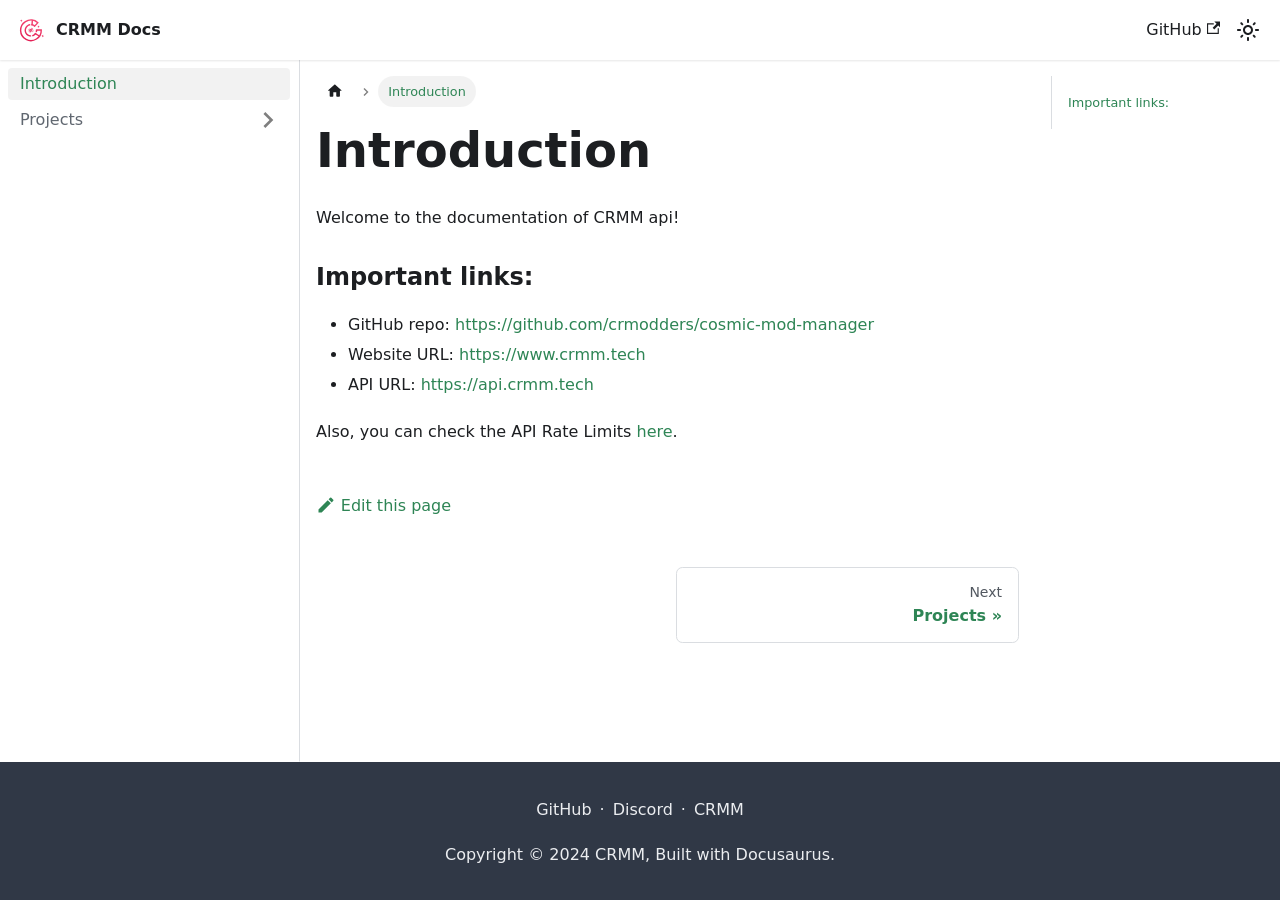
==== index.html @ 3b5381e7 "Deploy website - based on bc01c108505fca4ce52c3094972cdfcd2e91cb62" ====
<!doctype html>
<html lang="en" dir="ltr" class="docs-wrapper plugin-docs plugin-id-default docs-version-current docs-doc-page docs-doc-id-introduction" data-has-hydrated="false">
<head>
<meta charset="UTF-8">
<meta name="generator" content="Docusaurus v3.5.2">
<title data-rh="true">Introduction | CRMM Docs</title><meta data-rh="true" name="viewport" content="width=device-width,initial-scale=1"><meta data-rh="true" name="twitter:card" content="summary_large_image"><meta data-rh="true" property="og:url" content="https://docs.crmm.tech/"><meta data-rh="true" property="og:locale" content="en"><meta data-rh="true" name="docusaurus_locale" content="en"><meta data-rh="true" name="docsearch:language" content="en"><meta data-rh="true" name="docusaurus_version" content="current"><meta data-rh="true" name="docusaurus_tag" content="docs-default-current"><meta data-rh="true" name="docsearch:version" content="current"><meta data-rh="true" name="docsearch:docusaurus_tag" content="docs-default-current"><meta data-rh="true" property="og:title" content="Introduction | CRMM Docs"><meta data-rh="true" name="description" content="Welcome to the documentation of CRMM api!"><meta data-rh="true" property="og:description" content="Welcome to the documentation of CRMM api!"><link data-rh="true" rel="icon" href="/images/icon.svg"><link data-rh="true" rel="canonical" href="https://docs.crmm.tech/"><link data-rh="true" rel="alternate" href="https://docs.crmm.tech/" hreflang="en"><link data-rh="true" rel="alternate" href="https://docs.crmm.tech/" hreflang="x-default"><script data-rh="true">function insertBanner(){var n=document.createElement("div");n.id="__docusaurus-base-url-issue-banner-container";n.innerHTML='\n<div id="__docusaurus-base-url-issue-banner" style="border: thick solid red; background-color: rgb(255, 230, 179); margin: 20px; padding: 20px; font-size: 20px;">\n   <p style="font-weight: bold; font-size: 30px;">Your Docusaurus site did not load properly.</p>\n   <p>A very common reason is a wrong site <a href="https://docusaurus.io/docs/docusaurus.config.js/#baseUrl" style="font-weight: bold;">baseUrl configuration</a>.</p>\n   <p>Current configured baseUrl = <span style="font-weight: bold; color: red;">/</span>  (default value)</p>\n   <p>We suggest trying baseUrl = <span id="__docusaurus-base-url-issue-banner-suggestion-container" style="font-weight: bold; color: green;"></span></p>\n</div>\n',document.body.prepend(n);var e=document.getElementById("__docusaurus-base-url-issue-banner-suggestion-container"),s=window.location.pathname,o="/"===s.substr(-1)?s:s+"/";e.innerHTML=o}document.addEventListener("DOMContentLoaded",(function(){void 0===window.docusaurus&&insertBanner()}))</script><link rel="stylesheet" href="/assets/css/styles.cc80277d.css">
<script src="/assets/js/runtime~main.b15792a5.js" defer="defer"></script>
<script src="/assets/js/main.8fb1d7ea.js" defer="defer"></script>
</head>
<body class="navigation-with-keyboard">
<script>!function(){function t(t){document.documentElement.setAttribute("data-theme",t)}var e=function(){try{return new URLSearchParams(window.location.search).get("docusaurus-theme")}catch(t){}}()||function(){try{return window.localStorage.getItem("theme")}catch(t){}}();t(null!==e?e:"light")}(),function(){try{const n=new URLSearchParams(window.location.search).entries();for(var[t,e]of n)if(t.startsWith("docusaurus-data-")){var a=t.replace("docusaurus-data-","data-");document.documentElement.setAttribute(a,e)}}catch(t){}}()</script><div id="__docusaurus"><div role="region" aria-label="Skip to main content"><a class="skipToContent_G6ar" href="#__docusaurus_skipToContent_fallback">Skip to main content</a></div><nav aria-label="Main" class="navbar navbar--fixed-top navbarHideable_bChn"><div class="navbar__inner"><div class="navbar__items"><button aria-label="Toggle navigation bar" aria-expanded="false" class="navbar__toggle clean-btn" type="button"><svg width="30" height="30" viewBox="0 0 30 30" aria-hidden="true"><path stroke="currentColor" stroke-linecap="round" stroke-miterlimit="10" stroke-width="2" d="M4 7h22M4 15h22M4 23h22"></path></svg></button><a class="navbar__brand" href="/"><div class="navbar__logo"><img src="/images/icon.svg" alt="CRMM" class="themedComponent_DHUr themedComponent--light_DIHH"><img src="/images/icon.svg" alt="CRMM" class="themedComponent_DHUr themedComponent--dark_Bv2M"></div><b class="navbar__title text--truncate">CRMM Docs</b></a></div><div class="navbar__items navbar__items--right"><a href="https://github.com/crmodders/cosmic-mod-manager" target="_blank" rel="noopener noreferrer" class="navbar__item navbar__link">GitHub<svg width="13.5" height="13.5" aria-hidden="true" viewBox="0 0 24 24" class="iconExternalLink_awgD"><path fill="currentColor" d="M21 13v10h-21v-19h12v2h-10v15h17v-8h2zm3-12h-10.988l4.035 4-6.977 7.07 2.828 2.828 6.977-7.07 4.125 4.172v-11z"></path></svg></a><div class="toggle_OLSw colorModeToggle_Hg9V"><button class="clean-btn toggleButton_wYmb toggleButtonDisabled_vaDU" type="button" disabled="" title="Switch between dark and light mode (currently light mode)" aria-label="Switch between dark and light mode (currently light mode)" aria-live="polite"><svg viewBox="0 0 24 24" width="24" height="24" class="lightToggleIcon_Sxwe"><path fill="currentColor" d="M12,9c1.65,0,3,1.35,3,3s-1.35,3-3,3s-3-1.35-3-3S10.35,9,12,9 M12,7c-2.76,0-5,2.24-5,5s2.24,5,5,5s5-2.24,5-5 S14.76,7,12,7L12,7z M2,13l2,0c0.55,0,1-0.45,1-1s-0.45-1-1-1l-2,0c-0.55,0-1,0.45-1,1S1.45,13,2,13z M20,13l2,0c0.55,0,1-0.45,1-1 s-0.45-1-1-1l-2,0c-0.55,0-1,0.45-1,1S19.45,13,20,13z M11,2v2c0,0.55,0.45,1,1,1s1-0.45,1-1V2c0-0.55-0.45-1-1-1S11,1.45,11,2z M11,20v2c0,0.55,0.45,1,1,1s1-0.45,1-1v-2c0-0.55-0.45-1-1-1C11.45,19,11,19.45,11,20z M5.99,4.58c-0.39-0.39-1.03-0.39-1.41,0 c-0.39,0.39-0.39,1.03,0,1.41l1.06,1.06c0.39,0.39,1.03,0.39,1.41,0s0.39-1.03,0-1.41L5.99,4.58z M18.36,16.95 c-0.39-0.39-1.03-0.39-1.41,0c-0.39,0.39-0.39,1.03,0,1.41l1.06,1.06c0.39,0.39,1.03,0.39,1.41,0c0.39-0.39,0.39-1.03,0-1.41 L18.36,16.95z M19.42,5.99c0.39-0.39,0.39-1.03,0-1.41c-0.39-0.39-1.03-0.39-1.41,0l-1.06,1.06c-0.39,0.39-0.39,1.03,0,1.41 s1.03,0.39,1.41,0L19.42,5.99z M7.05,18.36c0.39-0.39,0.39-1.03,0-1.41c-0.39-0.39-1.03-0.39-1.41,0l-1.06,1.06 c-0.39,0.39-0.39,1.03,0,1.41s1.03,0.39,1.41,0L7.05,18.36z"></path></svg><svg viewBox="0 0 24 24" width="24" height="24" class="darkToggleIcon_Yem1"><path fill="currentColor" d="M9.37,5.51C9.19,6.15,9.1,6.82,9.1,7.5c0,4.08,3.32,7.4,7.4,7.4c0.68,0,1.35-0.09,1.99-0.27C17.45,17.19,14.93,19,12,19 c-3.86,0-7-3.14-7-7C5,9.07,6.81,6.55,9.37,5.51z M12,3c-4.97,0-9,4.03-9,9s4.03,9,9,9s9-4.03,9-9c0-0.46-0.04-0.92-0.1-1.36 c-0.98,1.37-2.58,2.26-4.4,2.26c-2.98,0-5.4-2.42-5.4-5.4c0-1.81,0.89-3.42,2.26-4.4C12.92,3.04,12.46,3,12,3L12,3z"></path></svg></button></div><div class="navbarSearchContainer_bmvg"></div></div></div><div role="presentation" class="navbar-sidebar__backdrop"></div></nav><div id="__docusaurus_skipToContent_fallback" class="main-wrapper mainWrapper_UyTV"><div class="docsWrapper_XLvK"><button aria-label="Scroll back to top" class="clean-btn theme-back-to-top-button backToTopButton_z1FD" type="button"></button><div class="docRoot_HciC"><aside class="theme-doc-sidebar-container docSidebarContainer_e5ai"><div class="sidebarViewport_N8x0"><div class="sidebar_vJCc sidebarWithHideableNavbar_Fo4g"><a tabindex="-1" class="sidebarLogo_nlll" href="/"><img src="/images/icon.svg" alt="CRMM" class="themedComponent_DHUr themedComponent--light_DIHH"><img src="/images/icon.svg" alt="CRMM" class="themedComponent_DHUr themedComponent--dark_Bv2M"><b>CRMM Docs</b></a><nav aria-label="Docs sidebar" class="menu thin-scrollbar menu_qiME"><ul class="theme-doc-sidebar-menu menu__list"><li class="theme-doc-sidebar-item-link theme-doc-sidebar-item-link-level-1 menu__list-item"><a class="menu__link menu__link--active" aria-current="page" href="/">Introduction</a></li><li class="theme-doc-sidebar-item-category theme-doc-sidebar-item-category-level-1 menu__list-item menu__list-item--collapsed"><div class="menu__list-item-collapsible"><a class="menu__link menu__link--sublist" href="/category/projects">Projects</a><button aria-label="Expand sidebar category &#x27;Projects&#x27;" aria-expanded="false" type="button" class="clean-btn menu__caret"></button></div></li></ul></nav></div></div></aside><main class="docMainContainer_namt"><div class="container padding-top--md padding-bottom--lg"><div class="row"><div class="col docItemCol_YAwJ"><div class="docItemContainer_Rv5Z"><article><nav class="theme-doc-breadcrumbs breadcrumbsContainer_zCmv" aria-label="Breadcrumbs"><ul class="breadcrumbs" itemscope="" itemtype="https://schema.org/BreadcrumbList"><li class="breadcrumbs__item"><a aria-label="Home page" class="breadcrumbs__link" href="/"><svg viewBox="0 0 24 24" class="breadcrumbHomeIcon_JFrk"><path d="M10 19v-5h4v5c0 .55.45 1 1 1h3c.55 0 1-.45 1-1v-7h1.7c.46 0 .68-.57.33-.87L12.67 3.6c-.38-.34-.96-.34-1.34 0l-8.36 7.53c-.34.3-.13.87.33.87H5v7c0 .55.45 1 1 1h3c.55 0 1-.45 1-1z" fill="currentColor"></path></svg></a></li><li itemscope="" itemprop="itemListElement" itemtype="https://schema.org/ListItem" class="breadcrumbs__item breadcrumbs__item--active"><span class="breadcrumbs__link" itemprop="name">Introduction</span><meta itemprop="position" content="1"></li></ul></nav><div class="tocCollapsible_O_Qc theme-doc-toc-mobile tocMobile_tjDr"><button type="button" class="clean-btn tocCollapsibleButton_htYj">On this page</button></div><div class="theme-doc-markdown markdown"><header><h1>Introduction</h1></header>
<p>Welcome to the documentation of CRMM api!</p>
<h3 class="anchor anchorWithHideOnScrollNavbar_Yh18" id="important-links">Important links:<a href="#important-links" class="hash-link" aria-label="Direct link to Important links:" title="Direct link to Important links:">​</a></h3>
<ul>
<li>GitHub repo: <a href="https://github.com/crmodders/cosmic-mod-manager" target="_blank" rel="noopener noreferrer">https://github.com/crmodders/cosmic-mod-manager</a></li>
<li>Website URL: <a href="https://www.crmm.tech" target="_blank" rel="noopener noreferrer">https://www.crmm.tech</a></li>
<li>API URL: <a href="https://api.crmm.tech" target="_blank" rel="noopener noreferrer">https://api.crmm.tech</a></li>
</ul>
<p>Also, you can check the API Rate Limits <a href="https://github.com/CRModders/cosmic-mod-manager/blob/bc01c108505fca4ce52c3094972cdfcd2e91cb62/packages/backend/src/middleware/rate-limiter.ts#L171" target="_blank" rel="noopener noreferrer">here</a>.</p></div><footer class="theme-doc-footer docusaurus-mt-lg"><div class="row margin-top--sm theme-doc-footer-edit-meta-row"><div class="col"><a href="https://github.com/CRModders/cosmic-mod-manager/tree/main/packages/docs/docs/introduction.md" target="_blank" rel="noopener noreferrer" class="theme-edit-this-page"><svg fill="currentColor" height="20" width="20" viewBox="0 0 40 40" class="iconEdit_UohW" aria-hidden="true"><g><path d="m34.5 11.7l-3 3.1-6.3-6.3 3.1-3q0.5-0.5 1.2-0.5t1.1 0.5l3.9 3.9q0.5 0.4 0.5 1.1t-0.5 1.2z m-29.5 17.1l18.4-18.5 6.3 6.3-18.4 18.4h-6.3v-6.2z"></path></g></svg>Edit this page</a></div><div class="col lastUpdated_g62E"></div></div></footer></article><nav class="pagination-nav docusaurus-mt-lg" aria-label="Docs pages"><a class="pagination-nav__link pagination-nav__link--next" href="/category/projects"><div class="pagination-nav__sublabel">Next</div><div class="pagination-nav__label">Projects</div></a></nav></div></div><div class="col col--3"><div class="tableOfContents_TN1Q thin-scrollbar theme-doc-toc-desktop"><ul class="table-of-contents table-of-contents__left-border"><li><a href="#important-links" class="table-of-contents__link toc-highlight">Important links:</a></li></ul></div></div></div></div></main></div></div></div><footer class="footer footer--dark"><div class="container container-fluid"><div class="footer__links text--center"><div class="footer__links"><a href="https://github.com/crmodders/cosmic-mod-manager" target="_blank" rel="noopener noreferrer" class="footer__link-item">GitHub</a><span class="footer__link-separator">·</span><a href="https://discord.gg/T2pFVHmFpH" target="_blank" rel="noopener noreferrer" class="footer__link-item">Discord</a><span class="footer__link-separator">·</span><a href="https://crmm.tech" target="_blank" rel="noopener noreferrer" class="footer__link-item">CRMM</a></div></div><div class="footer__bottom text--center"><div class="footer__copyright">Copyright © 2024 CRMM, Built with Docusaurus.</div></div></div></footer></div>
</body>
</html>
---- assets/css/styles.cc80277d.css ----
.col,.container{padding:0 var(--ifm-spacing-horizontal);width:100%}.markdown>h2,.markdown>h3,.markdown>h4,.markdown>h5,.markdown>h6{margin-bottom:calc(var(--ifm-heading-vertical-rhythm-bottom)*var(--ifm-leading))}.markdown li,body{word-wrap:break-word}body,ol ol,ol ul,ul ol,ul ul{margin:0}pre,table{overflow:auto}blockquote,pre{margin:0 0 var(--ifm-spacing-vertical)}.breadcrumbs__link,.button{transition-timing-function:var(--ifm-transition-timing-default)}.button,code{vertical-align:middle}.button--outline.button--active,.button--outline:active,.button--outline:hover,:root{--ifm-button-color:var(--ifm-font-color-base-inverse)}.menu__link:hover,a{transition:color var(--ifm-transition-fast) var(--ifm-transition-timing-default)}.navbar--dark,:root{--ifm-navbar-link-hover-color:var(--ifm-color-primary)}.menu,.navbar-sidebar{overflow-x:hidden}:root,html[data-theme=dark]{--ifm-color-emphasis-500:var(--ifm-color-gray-500)}.toggleButton_wYmb,html{-webkit-tap-highlight-color:transparent}.clean-list,.containsTaskList__YnT,.details_B4FW>summary,.dropdown__menu,.menu__list{list-style:none}:root{--ifm-color-scheme:light;--ifm-dark-value:10%;--ifm-darker-value:15%;--ifm-darkest-value:30%;--ifm-light-value:15%;--ifm-lighter-value:30%;--ifm-lightest-value:50%;--ifm-contrast-background-value:90%;--ifm-contrast-foreground-value:70%;--ifm-contrast-background-dark-value:70%;--ifm-contrast-foreground-dark-value:90%;--ifm-color-primary:#3578e5;--ifm-color-secondary:#ebedf0;--ifm-color-success:#00a400;--ifm-color-info:#54c7ec;--ifm-color-warning:#ffba00;--ifm-color-danger:#fa383e;--ifm-color-primary-dark:#306cce;--ifm-color-primary-darker:#2d66c3;--ifm-color-primary-darkest:#2554a0;--ifm-color-primary-light:#538ce9;--ifm-color-primary-lighter:#72a1ed;--ifm-color-primary-lightest:#9abcf2;--ifm-color-primary-contrast-background:#ebf2fc;--ifm-color-primary-contrast-foreground:#102445;--ifm-color-secondary-dark:#d4d5d8;--ifm-color-secondary-darker:#c8c9cc;--ifm-color-secondary-darkest:#a4a6a8;--ifm-color-secondary-light:#eef0f2;--ifm-color-secondary-lighter:#f1f2f5;--ifm-color-secondary-lightest:#f5f6f8;--ifm-color-secondary-contrast-background:#fdfdfe;--ifm-color-secondary-contrast-foreground:#474748;--ifm-color-success-dark:#009400;--ifm-color-success-darker:#008b00;--ifm-color-success-darkest:#007300;--ifm-color-success-light:#26b226;--ifm-color-success-lighter:#4dbf4d;--ifm-color-success-lightest:#80d280;--ifm-color-success-contrast-background:#e6f6e6;--ifm-color-success-contrast-foreground:#003100;--ifm-color-info-dark:#4cb3d4;--ifm-color-info-darker:#47a9c9;--ifm-color-info-darkest:#3b8ba5;--ifm-color-info-light:#6ecfef;--ifm-color-info-lighter:#87d8f2;--ifm-color-info-lightest:#aae3f6;--ifm-color-info-contrast-background:#eef9fd;--ifm-color-info-contrast-foreground:#193c47;--ifm-color-warning-dark:#e6a700;--ifm-color-warning-darker:#d99e00;--ifm-color-warning-darkest:#b38200;--ifm-color-warning-light:#ffc426;--ifm-color-warning-lighter:#ffcf4d;--ifm-color-warning-lightest:#ffdd80;--ifm-color-warning-contrast-background:#fff8e6;--ifm-color-warning-contrast-foreground:#4d3800;--ifm-color-danger-dark:#e13238;--ifm-color-danger-darker:#d53035;--ifm-color-danger-darkest:#af272b;--ifm-color-danger-light:#fb565b;--ifm-color-danger-lighter:#fb7478;--ifm-color-danger-lightest:#fd9c9f;--ifm-color-danger-contrast-background:#ffebec;--ifm-color-danger-contrast-foreground:#4b1113;--ifm-color-white:#fff;--ifm-color-black:#000;--ifm-color-gray-0:var(--ifm-color-white);--ifm-color-gray-100:#f5f6f7;--ifm-color-gray-200:#ebedf0;--ifm-color-gray-300:#dadde1;--ifm-color-gray-400:#ccd0d5;--ifm-color-gray-500:#bec3c9;--ifm-color-gray-600:#8d949e;--ifm-color-gray-700:#606770;--ifm-color-gray-800:#444950;--ifm-color-gray-900:#1c1e21;--ifm-color-gray-1000:var(--ifm-color-black);--ifm-color-emphasis-0:var(--ifm-color-gray-0);--ifm-color-emphasis-100:var(--ifm-color-gray-100);--ifm-color-emphasis-200:var(--ifm-color-gray-200);--ifm-color-emphasis-300:var(--ifm-color-gray-300);--ifm-color-emphasis-400:var(--ifm-color-gray-400);--ifm-color-emphasis-600:var(--ifm-color-gray-600);--ifm-color-emphasis-700:var(--ifm-color-gray-700);--ifm-color-emphasis-800:var(--ifm-color-gray-800);--ifm-color-emphasis-900:var(--ifm-color-gray-900);--ifm-color-emphasis-1000:var(--ifm-color-gray-1000);--ifm-color-content:var(--ifm-color-emphasis-900);--ifm-color-content-inverse:var(--ifm-color-emphasis-0);--ifm-color-content-secondary:#525860;--ifm-background-color:#0000;--ifm-background-surface-color:var(--ifm-color-content-inverse);--ifm-global-border-width:1px;--ifm-global-radius:0.4rem;--ifm-hover-overlay:#0000000d;--ifm-font-color-base:var(--ifm-color-content);--ifm-font-color-base-inverse:var(--ifm-color-content-inverse);--ifm-font-color-secondary:var(--ifm-color-content-secondary);--ifm-font-family-base:system-ui,-apple-system,Segoe UI,Roboto,Ubuntu,Cantarell,Noto Sans,sans-serif,BlinkMacSystemFont,"Segoe UI",Helvetica,Arial,sans-serif,"Apple Color Emoji","Segoe UI Emoji","Segoe UI Symbol";--ifm-font-family-monospace:SFMono-Regular,Menlo,Monaco,Consolas,"Liberation Mono","Courier New",monospace;--ifm-font-size-base:100%;--ifm-font-weight-light:300;--ifm-font-weight-normal:400;--ifm-font-weight-semibold:500;--ifm-font-weight-bold:700;--ifm-font-weight-base:var(--ifm-font-weight-normal);--ifm-line-height-base:1.65;--ifm-global-spacing:1rem;--ifm-spacing-vertical:var(--ifm-global-spacing);--ifm-spacing-horizontal:var(--ifm-global-spacing);--ifm-transition-fast:200ms;--ifm-transition-slow:400ms;--ifm-transition-timing-default:cubic-bezier(0.08,0.52,0.52,1);--ifm-global-shadow-lw:0 1px 2px 0 #0000001a;--ifm-global-shadow-md:0 5px 40px #0003;--ifm-global-shadow-tl:0 12px 28px 0 #0003,0 2px 4px 0 #0000001a;--ifm-z-index-dropdown:100;--ifm-z-index-fixed:200;--ifm-z-index-overlay:400;--ifm-container-width:1140px;--ifm-container-width-xl:1320px;--ifm-code-background:#f6f7f8;--ifm-code-border-radius:var(--ifm-global-radius);--ifm-code-font-size:90%;--ifm-code-padding-horizontal:0.1rem;--ifm-code-padding-vertical:0.1rem;--ifm-pre-background:var(--ifm-code-background);--ifm-pre-border-radius:var(--ifm-code-border-radius);--ifm-pre-color:inherit;--ifm-pre-line-height:1.45;--ifm-pre-padding:1rem;--ifm-heading-color:inherit;--ifm-heading-margin-top:0;--ifm-heading-margin-bottom:var(--ifm-spacing-vertical);--ifm-heading-font-family:var(--ifm-font-family-base);--ifm-heading-font-weight:var(--ifm-font-weight-bold);--ifm-heading-line-height:1.25;--ifm-h1-font-size:2rem;--ifm-h2-font-size:1.5rem;--ifm-h3-font-size:1.25rem;--ifm-h4-font-size:1rem;--ifm-h5-font-size:0.875rem;--ifm-h6-font-size:0.85rem;--ifm-image-alignment-padding:1.25rem;--ifm-leading-desktop:1.25;--ifm-leading:calc(var(--ifm-leading-desktop)*1rem);--ifm-list-left-padding:2rem;--ifm-list-margin:1rem;--ifm-list-item-margin:0.25rem;--ifm-list-paragraph-margin:1rem;--ifm-table-cell-padding:0.75rem;--ifm-table-background:#0000;--ifm-table-stripe-background:#00000008;--ifm-table-border-width:1px;--ifm-table-border-color:var(--ifm-color-emphasis-300);--ifm-table-head-background:inherit;--ifm-table-head-color:inherit;--ifm-table-head-font-weight:var(--ifm-font-weight-bold);--ifm-table-cell-color:inherit;--ifm-link-color:var(--ifm-color-primary);--ifm-link-decoration:none;--ifm-link-hover-color:var(--ifm-link-color);--ifm-link-hover-decoration:underline;--ifm-paragraph-margin-bottom:var(--ifm-leading);--ifm-blockquote-font-size:var(--ifm-font-size-base);--ifm-blockquote-border-left-width:2px;--ifm-blockquote-padding-horizontal:var(--ifm-spacing-horizontal);--ifm-blockquote-padding-vertical:0;--ifm-blockquote-shadow:none;--ifm-blockquote-color:var(--ifm-color-emphasis-800);--ifm-blockquote-border-color:var(--ifm-color-emphasis-300);--ifm-hr-background-color:var(--ifm-color-emphasis-500);--ifm-hr-height:1px;--ifm-hr-margin-vertical:1.5rem;--ifm-scrollbar-size:7px;--ifm-scrollbar-track-background-color:#f1f1f1;--ifm-scrollbar-thumb-background-color:silver;--ifm-scrollbar-thumb-hover-background-color:#a7a7a7;--ifm-alert-background-color:inherit;--ifm-alert-border-color:inherit;--ifm-alert-border-radius:var(--ifm-global-radius);--ifm-alert-border-width:0px;--ifm-alert-border-left-width:5px;--ifm-alert-color:var(--ifm-font-color-base);--ifm-alert-padding-horizontal:var(--ifm-spacing-horizontal);--ifm-alert-padding-vertical:var(--ifm-spacing-vertical);--ifm-alert-shadow:var(--ifm-global-shadow-lw);--ifm-avatar-intro-margin:1rem;--ifm-avatar-intro-alignment:inherit;--ifm-avatar-photo-size:3rem;--ifm-badge-background-color:inherit;--ifm-badge-border-color:inherit;--ifm-badge-border-radius:var(--ifm-global-radius);--ifm-badge-border-width:var(--ifm-global-border-width);--ifm-badge-color:var(--ifm-color-white);--ifm-badge-padding-horizontal:calc(var(--ifm-spacing-horizontal)*0.5);--ifm-badge-padding-vertical:calc(var(--ifm-spacing-vertical)*0.25);--ifm-breadcrumb-border-radius:1.5rem;--ifm-breadcrumb-spacing:0.5rem;--ifm-breadcrumb-color-active:var(--ifm-color-primary);--ifm-breadcrumb-item-background-active:var(--ifm-hover-overlay);--ifm-breadcrumb-padding-horizontal:0.8rem;--ifm-breadcrumb-padding-vertical:0.4rem;--ifm-breadcrumb-size-multiplier:1;--ifm-breadcrumb-separator:url('data:image/svg+xml;utf8,<svg xmlns="http://www.w3.org/2000/svg" x="0px" y="0px" viewBox="0 0 256 256"><g><g><polygon points="79.093,0 48.907,30.187 146.72,128 48.907,225.813 79.093,256 207.093,128"/></g></g><g></g><g></g><g></g><g></g><g></g><g></g><g></g><g></g><g></g><g></g><g></g><g></g><g></g><g></g><g></g></svg>');--ifm-breadcrumb-separator-filter:none;--ifm-breadcrumb-separator-size:0.5rem;--ifm-breadcrumb-separator-size-multiplier:1.25;--ifm-button-background-color:inherit;--ifm-button-border-color:var(--ifm-button-background-color);--ifm-button-border-width:var(--ifm-global-border-width);--ifm-button-font-weight:var(--ifm-font-weight-bold);--ifm-button-padding-horizontal:1.5rem;--ifm-button-padding-vertical:0.375rem;--ifm-button-size-multiplier:1;--ifm-button-transition-duration:var(--ifm-transition-fast);--ifm-button-border-radius:calc(var(--ifm-global-radius)*var(--ifm-button-size-multiplier));--ifm-button-group-spacing:2px;--ifm-card-background-color:var(--ifm-background-surface-color);--ifm-card-border-radius:calc(var(--ifm-global-radius)*2);--ifm-card-horizontal-spacing:var(--ifm-global-spacing);--ifm-card-vertical-spacing:var(--ifm-global-spacing);--ifm-toc-border-color:var(--ifm-color-emphasis-300);--ifm-toc-link-color:var(--ifm-color-content-secondary);--ifm-toc-padding-vertical:0.5rem;--ifm-toc-padding-horizontal:0.5rem;--ifm-dropdown-background-color:var(--ifm-background-surface-color);--ifm-dropdown-font-weight:var(--ifm-font-weight-semibold);--ifm-dropdown-link-color:var(--ifm-font-color-base);--ifm-dropdown-hover-background-color:var(--ifm-hover-overlay);--ifm-footer-background-color:var(--ifm-color-emphasis-100);--ifm-footer-color:inherit;--ifm-footer-link-color:var(--ifm-color-emphasis-700);--ifm-footer-link-hover-color:var(--ifm-color-primary);--ifm-footer-link-horizontal-spacing:0.5rem;--ifm-footer-padding-horizontal:calc(var(--ifm-spacing-horizontal)*2);--ifm-footer-padding-vertical:calc(var(--ifm-spacing-vertical)*2);--ifm-footer-title-color:inherit;--ifm-footer-logo-max-width:min(30rem,90vw);--ifm-hero-background-color:var(--ifm-background-surface-color);--ifm-hero-text-color:var(--ifm-color-emphasis-800);--ifm-menu-color:var(--ifm-color-emphasis-700);--ifm-menu-color-active:var(--ifm-color-primary);--ifm-menu-color-background-active:var(--ifm-hover-overlay);--ifm-menu-color-background-hover:var(--ifm-hover-overlay);--ifm-menu-link-padding-horizontal:0.75rem;--ifm-menu-link-padding-vertical:0.375rem;--ifm-menu-link-sublist-icon:url('data:image/svg+xml;utf8,<svg xmlns="http://www.w3.org/2000/svg" width="16px" height="16px" viewBox="0 0 24 24"><path fill="rgba(0,0,0,0.5)" d="M7.41 15.41L12 10.83l4.59 4.58L18 14l-6-6-6 6z"></path></svg>');--ifm-menu-link-sublist-icon-filter:none;--ifm-navbar-background-color:var(--ifm-background-surface-color);--ifm-navbar-height:3.75rem;--ifm-navbar-item-padding-horizontal:0.75rem;--ifm-navbar-item-padding-vertical:0.25rem;--ifm-navbar-link-color:var(--ifm-font-color-base);--ifm-navbar-link-active-color:var(--ifm-link-color);--ifm-navbar-padding-horizontal:var(--ifm-spacing-horizontal);--ifm-navbar-padding-vertical:calc(var(--ifm-spacing-vertical)*0.5);--ifm-navbar-shadow:var(--ifm-global-shadow-lw);--ifm-navbar-search-input-background-color:var(--ifm-color-emphasis-200);--ifm-navbar-search-input-color:var(--ifm-color-emphasis-800);--ifm-navbar-search-input-placeholder-color:var(--ifm-color-emphasis-500);--ifm-navbar-search-input-icon:url('data:image/svg+xml;utf8,<svg fill="currentColor" xmlns="http://www.w3.org/2000/svg" viewBox="0 0 16 16" height="16px" width="16px"><path d="M6.02945,10.20327a4.17382,4.17382,0,1,1,4.17382-4.17382A4.15609,4.15609,0,0,1,6.02945,10.20327Zm9.69195,4.2199L10.8989,9.59979A5.88021,5.88021,0,0,0,12.058,6.02856,6.00467,6.00467,0,1,0,9.59979,10.8989l4.82338,4.82338a.89729.89729,0,0,0,1.29912,0,.89749.89749,0,0,0-.00087-1.29909Z" /></svg>');--ifm-navbar-sidebar-width:83vw;--ifm-pagination-border-radius:var(--ifm-global-radius);--ifm-pagination-color-active:var(--ifm-color-primary);--ifm-pagination-font-size:1rem;--ifm-pagination-item-active-background:var(--ifm-hover-overlay);--ifm-pagination-page-spacing:0.2em;--ifm-pagination-padding-horizontal:calc(var(--ifm-spacing-horizontal)*1);--ifm-pagination-padding-vertical:calc(var(--ifm-spacing-vertical)*0.25);--ifm-pagination-nav-border-radius:var(--ifm-global-radius);--ifm-pagination-nav-color-hover:var(--ifm-color-primary);--ifm-pills-color-active:var(--ifm-color-primary);--ifm-pills-color-background-active:var(--ifm-hover-overlay);--ifm-pills-spacing:0.125rem;--ifm-tabs-color:var(--ifm-font-color-secondary);--ifm-tabs-color-active:var(--ifm-color-primary);--ifm-tabs-color-active-border:var(--ifm-tabs-color-active);--ifm-tabs-padding-horizontal:1rem;--ifm-tabs-padding-vertical:1rem;--docusaurus-progress-bar-color:var(--ifm-color-primary);--ifm-color-primary:#2e8555;--ifm-color-primary-dark:#29784c;--ifm-color-primary-darker:#277148;--ifm-color-primary-darkest:#205d3b;--ifm-color-primary-light:#33925d;--ifm-color-primary-lighter:#359962;--ifm-color-primary-lightest:#3cad6e;--ifm-code-font-size:95%;--docusaurus-highlighted-code-line-bg:#0000001a;--docusaurus-tag-list-border:var(--ifm-color-emphasis-300);--docusaurus-announcement-bar-height:auto;--docusaurus-collapse-button-bg:#0000;--docusaurus-collapse-button-bg-hover:#0000001a;--doc-sidebar-width:300px;--doc-sidebar-hidden-width:30px}.badge--danger,.badge--info,.badge--primary,.badge--secondary,.badge--success,.badge--warning{--ifm-badge-border-color:var(--ifm-badge-background-color)}.button--link,.button--outline{--ifm-button-background-color:#0000}*{box-sizing:border-box}html{background-color:var(--ifm-background-color);color:var(--ifm-font-color-base);color-scheme:var(--ifm-color-scheme);font:var(--ifm-font-size-base)/var(--ifm-line-height-base) var(--ifm-font-family-base);-webkit-font-smoothing:antialiased;text-rendering:optimizelegibility;-webkit-text-size-adjust:100%;text-size-adjust:100%}iframe{border:0;color-scheme:auto}.container{margin:0 auto;max-width:var(--ifm-container-width)}.container--fluid{max-width:inherit}.row{display:flex;flex-wrap:wrap;margin:0 calc(var(--ifm-spacing-horizontal)*-1)}.list_iQEt article:last-child,.margin-bottom--none,.margin-vert--none,.markdown>:last-child{margin-bottom:0!important}.margin-top--none,.margin-vert--none{margin-top:0!important}.row--no-gutters{margin-left:0;margin-right:0}.margin-horiz--none,.margin-right--none{margin-right:0!important}.row--no-gutters>.col{padding-left:0;padding-right:0}.row--align-top{align-items:flex-start}.row--align-bottom{align-items:flex-end}.menuExternalLink_xK2O,.row--align-center{align-items:center}.row--align-stretch{align-items:stretch}.row--align-baseline{align-items:baseline}.col{--ifm-col-width:100%;flex:1 0;margin-left:0;max-width:var(--ifm-col-width)}.padding-bottom--none,.padding-vert--none{padding-bottom:0!important}.padding-top--none,.padding-vert--none{padding-top:0!important}.padding-horiz--none,.padding-left--none{padding-left:0!important}.padding-horiz--none,.padding-right--none{padding-right:0!important}.col[class*=col--]{flex:0 0 var(--ifm-col-width)}.col--1{--ifm-col-width:8.33333%}.col--offset-1{margin-left:8.33333%}.col--2{--ifm-col-width:16.66667%}.col--offset-2{margin-left:16.66667%}.col--3{--ifm-col-width:25%}.col--offset-3{margin-left:25%}.col--4{--ifm-col-width:33.33333%}.col--offset-4{margin-left:33.33333%}.col--5{--ifm-col-width:41.66667%}.col--offset-5{margin-left:41.66667%}.col--6{--ifm-col-width:50%}.col--offset-6{margin-left:50%}.col--7{--ifm-col-width:58.33333%}.col--offset-7{margin-left:58.33333%}.col--8{--ifm-col-width:66.66667%}.col--offset-8{margin-left:66.66667%}.col--9{--ifm-col-width:75%}.col--offset-9{margin-left:75%}.col--10{--ifm-col-width:83.33333%}.col--offset-10{margin-left:83.33333%}.col--11{--ifm-col-width:91.66667%}.col--offset-11{margin-left:91.66667%}.col--12{--ifm-col-width:100%}.col--offset-12{margin-left:100%}.margin-horiz--none,.margin-left--none{margin-left:0!important}.margin--none{margin:0!important}.margin-bottom--xs,.margin-vert--xs{margin-bottom:.25rem!important}.margin-top--xs,.margin-vert--xs{margin-top:.25rem!important}.margin-horiz--xs,.margin-left--xs{margin-left:.25rem!important}.margin-horiz--xs,.margin-right--xs{margin-right:.25rem!important}.margin--xs{margin:.25rem!important}.margin-bottom--sm,.margin-vert--sm{margin-bottom:.5rem!important}.margin-top--sm,.margin-vert--sm{margin-top:.5rem!important}.margin-horiz--sm,.margin-left--sm{margin-left:.5rem!important}.margin-horiz--sm,.margin-right--sm{margin-right:.5rem!important}.margin--sm{margin:.5rem!important}.margin-bottom--md,.margin-vert--md{margin-bottom:1rem!important}.margin-top--md,.margin-vert--md{margin-top:1rem!important}.margin-horiz--md,.margin-left--md{margin-left:1rem!important}.margin-horiz--md,.margin-right--md{margin-right:1rem!important}.margin--md{margin:1rem!important}.margin-bottom--lg,.margin-vert--lg{margin-bottom:2rem!important}.margin-top--lg,.margin-vert--lg{margin-top:2rem!important}.margin-horiz--lg,.margin-left--lg{margin-left:2rem!important}.margin-horiz--lg,.margin-right--lg{margin-right:2rem!important}.margin--lg{margin:2rem!important}.margin-bottom--xl,.margin-vert--xl{margin-bottom:5rem!important}.margin-top--xl,.margin-vert--xl{margin-top:5rem!important}.margin-horiz--xl,.margin-left--xl{margin-left:5rem!important}.margin-horiz--xl,.margin-right--xl{margin-right:5rem!important}.margin--xl{margin:5rem!important}.padding--none{padding:0!important}.padding-bottom--xs,.padding-vert--xs{padding-bottom:.25rem!important}.padding-top--xs,.padding-vert--xs{padding-top:.25rem!important}.padding-horiz--xs,.padding-left--xs{padding-left:.25rem!important}.padding-horiz--xs,.padding-right--xs{padding-right:.25rem!important}.padding--xs{padding:.25rem!important}.padding-bottom--sm,.padding-vert--sm{padding-bottom:.5rem!important}.padding-top--sm,.padding-vert--sm{padding-top:.5rem!important}.padding-horiz--sm,.padding-left--sm{padding-left:.5rem!important}.padding-horiz--sm,.padding-right--sm{padding-right:.5rem!important}.padding--sm{padding:.5rem!important}.padding-bottom--md,.padding-vert--md{padding-bottom:1rem!important}.padding-top--md,.padding-vert--md{padding-top:1rem!important}.padding-horiz--md,.padding-left--md{padding-left:1rem!important}.padding-horiz--md,.padding-right--md{padding-right:1rem!important}.padding--md{padding:1rem!important}.padding-bottom--lg,.padding-vert--lg{padding-bottom:2rem!important}.padding-top--lg,.padding-vert--lg{padding-top:2rem!important}.padding-horiz--lg,.padding-left--lg{padding-left:2rem!important}.padding-horiz--lg,.padding-right--lg{padding-right:2rem!important}.padding--lg{padding:2rem!important}.padding-bottom--xl,.padding-vert--xl{padding-bottom:5rem!important}.padding-top--xl,.padding-vert--xl{padding-top:5rem!important}.padding-horiz--xl,.padding-left--xl{padding-left:5rem!important}.padding-horiz--xl,.padding-right--xl{padding-right:5rem!important}.padding--xl{padding:5rem!important}code{background-color:var(--ifm-code-background);border:.1rem solid #0000001a;border-radius:var(--ifm-code-border-radius);font-family:var(--ifm-font-family-monospace);font-size:var(--ifm-code-font-size);padding:var(--ifm-code-padding-vertical) var(--ifm-code-padding-horizontal)}a code{color:inherit}pre{background-color:var(--ifm-pre-background);border-radius:var(--ifm-pre-border-radius);color:var(--ifm-pre-color);font:var(--ifm-code-font-size)/var(--ifm-pre-line-height) var(--ifm-font-family-monospace);padding:var(--ifm-pre-padding)}pre code{background-color:initial;border:none;font-size:100%;line-height:inherit;padding:0}kbd{background-color:var(--ifm-color-emphasis-0);border:1px solid var(--ifm-color-emphasis-400);border-radius:.2rem;box-shadow:inset 0 -1px 0 var(--ifm-color-emphasis-400);color:var(--ifm-color-emphasis-800);font:80% var(--ifm-font-family-monospace);padding:.15rem .3rem}h1,h2,h3,h4,h5,h6{color:var(--ifm-heading-color);font-family:var(--ifm-heading-font-family);font-weight:var(--ifm-heading-font-weight);line-height:var(--ifm-heading-line-height);margin:var(--ifm-heading-margin-top) 0 var(--ifm-heading-margin-bottom) 0}h1{font-size:var(--ifm-h1-font-size)}h2{font-size:var(--ifm-h2-font-size)}h3{font-size:var(--ifm-h3-font-size)}h4{font-size:var(--ifm-h4-font-size)}h5{font-size:var(--ifm-h5-font-size)}h6{font-size:var(--ifm-h6-font-size)}img{max-width:100%}img[align=right]{padding-left:var(--image-alignment-padding)}img[align=left]{padding-right:var(--image-alignment-padding)}.markdown{--ifm-h1-vertical-rhythm-top:3;--ifm-h2-vertical-rhythm-top:2;--ifm-h3-vertical-rhythm-top:1.5;--ifm-heading-vertical-rhythm-top:1.25;--ifm-h1-vertical-rhythm-bottom:1.25;--ifm-heading-vertical-rhythm-bottom:1}.markdown:after,.markdown:before{content:"";display:table}.markdown:after{clear:both}.markdown h1:first-child{--ifm-h1-font-size:3rem;margin-bottom:calc(var(--ifm-h1-vertical-rhythm-bottom)*var(--ifm-leading))}.markdown>h2{--ifm-h2-font-size:2rem;margin-top:calc(var(--ifm-h2-vertical-rhythm-top)*var(--ifm-leading))}.markdown>h3{--ifm-h3-font-size:1.5rem;margin-top:calc(var(--ifm-h3-vertical-rhythm-top)*var(--ifm-leading))}.markdown>h4,.markdown>h5,.markdown>h6{margin-top:calc(var(--ifm-heading-vertical-rhythm-top)*var(--ifm-leading))}.markdown>p,.markdown>pre,.markdown>ul{margin-bottom:var(--ifm-leading)}.markdown li>p{margin-top:var(--ifm-list-paragraph-margin)}.markdown li+li{margin-top:var(--ifm-list-item-margin)}ol,ul{margin:0 0 var(--ifm-list-margin);padding-left:var(--ifm-list-left-padding)}ol ol,ul ol{list-style-type:lower-roman}ol ol ol,ol ul ol,ul ol ol,ul ul ol{list-style-type:lower-alpha}table{border-collapse:collapse;display:block;margin-bottom:var(--ifm-spacing-vertical)}table thead tr{border-bottom:2px solid var(--ifm-table-border-color)}table thead,table tr:nth-child(2n){background-color:var(--ifm-table-stripe-background)}table tr{background-color:var(--ifm-table-background);border-top:var(--ifm-table-border-width) solid var(--ifm-table-border-color)}table td,table th{border:var(--ifm-table-border-width) solid var(--ifm-table-border-color);padding:var(--ifm-table-cell-padding)}table th{background-color:var(--ifm-table-head-background);color:var(--ifm-table-head-color);font-weight:var(--ifm-table-head-font-weight)}table td{color:var(--ifm-table-cell-color)}strong{font-weight:var(--ifm-font-weight-bold)}a{color:var(--ifm-link-color);text-decoration:var(--ifm-link-decoration)}a:hover{color:var(--ifm-link-hover-color);text-decoration:var(--ifm-link-hover-decoration)}.button:hover,.text--no-decoration,.text--no-decoration:hover,a:not([href]){text-decoration:none}p{margin:0 0 var(--ifm-paragraph-margin-bottom)}blockquote{border-left:var(--ifm-blockquote-border-left-width) solid var(--ifm-blockquote-border-color);box-shadow:var(--ifm-blockquote-shadow);color:var(--ifm-blockquote-color);font-size:var(--ifm-blockquote-font-size);padding:var(--ifm-blockquote-padding-vertical) var(--ifm-blockquote-padding-horizontal)}blockquote>:first-child{margin-top:0}blockquote>:last-child{margin-bottom:0}hr{background-color:var(--ifm-hr-background-color);border:0;height:var(--ifm-hr-height);margin:var(--ifm-hr-margin-vertical) 0}.shadow--lw{box-shadow:var(--ifm-global-shadow-lw)!important}.shadow--md{box-shadow:var(--ifm-global-shadow-md)!important}.shadow--tl{box-shadow:var(--ifm-global-shadow-tl)!important}.text--primary,.wordWrapButtonEnabled_vR9E .wordWrapButtonIcon_SMj9{color:var(--ifm-color-primary)}.text--secondary{color:var(--ifm-color-secondary)}.text--success{color:var(--ifm-color-success)}.text--info{color:var(--ifm-color-info)}.text--warning{color:var(--ifm-color-warning)}.text--danger{color:var(--ifm-color-danger)}.text--center{text-align:center}.text--left{text-align:left}.text--justify{text-align:justify}.text--right{text-align:right}.text--capitalize{text-transform:capitalize}.text--lowercase{text-transform:lowercase}.admonitionHeading_uVvU,.alert__heading,.text--uppercase{text-transform:uppercase}.text--light{font-weight:var(--ifm-font-weight-light)}.text--normal{font-weight:var(--ifm-font-weight-normal)}.text--semibold{font-weight:var(--ifm-font-weight-semibold)}.text--bold{font-weight:var(--ifm-font-weight-bold)}.text--italic{font-style:italic}.text--truncate{overflow:hidden;text-overflow:ellipsis;white-space:nowrap}.text--break{word-wrap:break-word!important;word-break:break-word!important}.clean-btn{background:none;border:none;color:inherit;cursor:pointer;font-family:inherit;padding:0}.alert,.alert .close{color:var(--ifm-alert-foreground-color)}.clean-list{padding-left:0}.alert--primary{--ifm-alert-background-color:var(--ifm-color-primary-contrast-background);--ifm-alert-background-color-highlight:#3578e526;--ifm-alert-foreground-color:var(--ifm-color-primary-contrast-foreground);--ifm-alert-border-color:var(--ifm-color-primary-dark)}.alert--secondary{--ifm-alert-background-color:var(--ifm-color-secondary-contrast-background);--ifm-alert-background-color-highlight:#ebedf026;--ifm-alert-foreground-color:var(--ifm-color-secondary-contrast-foreground);--ifm-alert-border-color:var(--ifm-color-secondary-dark)}.alert--success{--ifm-alert-background-color:var(--ifm-color-success-contrast-background);--ifm-alert-background-color-highlight:#00a40026;--ifm-alert-foreground-color:var(--ifm-color-success-contrast-foreground);--ifm-alert-border-color:var(--ifm-color-success-dark)}.alert--info{--ifm-alert-background-color:var(--ifm-color-info-contrast-background);--ifm-alert-background-color-highlight:#54c7ec26;--ifm-alert-foreground-color:var(--ifm-color-info-contrast-foreground);--ifm-alert-border-color:var(--ifm-color-info-dark)}.alert--warning{--ifm-alert-background-color:var(--ifm-color-warning-contrast-background);--ifm-alert-background-color-highlight:#ffba0026;--ifm-alert-foreground-color:var(--ifm-color-warning-contrast-foreground);--ifm-alert-border-color:var(--ifm-color-warning-dark)}.alert--danger{--ifm-alert-background-color:var(--ifm-color-danger-contrast-background);--ifm-alert-background-color-highlight:#fa383e26;--ifm-alert-foreground-color:var(--ifm-color-danger-contrast-foreground);--ifm-alert-border-color:var(--ifm-color-danger-dark)}.alert{--ifm-code-background:var(--ifm-alert-background-color-highlight);--ifm-link-color:var(--ifm-alert-foreground-color);--ifm-link-hover-color:var(--ifm-alert-foreground-color);--ifm-link-decoration:underline;--ifm-tabs-color:var(--ifm-alert-foreground-color);--ifm-tabs-color-active:var(--ifm-alert-foreground-color);--ifm-tabs-color-active-border:var(--ifm-alert-border-color);background-color:var(--ifm-alert-background-color);border:var(--ifm-alert-border-width) solid var(--ifm-alert-border-color);border-left-width:var(--ifm-alert-border-left-width);border-radius:var(--ifm-alert-border-radius);box-shadow:var(--ifm-alert-shadow);padding:var(--ifm-alert-padding-vertical) var(--ifm-alert-padding-horizontal)}.alert__heading{align-items:center;display:flex;font:700 var(--ifm-h5-font-size)/var(--ifm-heading-line-height) var(--ifm-heading-font-family);margin-bottom:.5rem}.alert__icon{display:inline-flex;margin-right:.4em}.alert__icon svg{fill:var(--ifm-alert-foreground-color);stroke:var(--ifm-alert-foreground-color);stroke-width:0}.alert .close{margin:calc(var(--ifm-alert-padding-vertical)*-1) calc(var(--ifm-alert-padding-horizontal)*-1) 0 0;opacity:.75}.alert .close:focus,.alert .close:hover{opacity:1}.alert a{text-decoration-color:var(--ifm-alert-border-color)}.alert a:hover{text-decoration-thickness:2px}.avatar{column-gap:var(--ifm-avatar-intro-margin);display:flex}.avatar__photo{border-radius:50%;display:block;height:var(--ifm-avatar-photo-size);overflow:hidden;width:var(--ifm-avatar-photo-size)}.card--full-height,.navbar__logo img,body,html{height:100%}.avatar__photo--sm{--ifm-avatar-photo-size:2rem}.avatar__photo--lg{--ifm-avatar-photo-size:4rem}.avatar__photo--xl{--ifm-avatar-photo-size:6rem}.avatar__intro{display:flex;flex:1 1;flex-direction:column;justify-content:center;text-align:var(--ifm-avatar-intro-alignment)}.badge,.breadcrumbs__item,.breadcrumbs__link,.button,.dropdown>.navbar__link:after{display:inline-block}.avatar__name{font:700 var(--ifm-h4-font-size)/var(--ifm-heading-line-height) var(--ifm-font-family-base)}.avatar__subtitle{margin-top:.25rem}.avatar--vertical{--ifm-avatar-intro-alignment:center;--ifm-avatar-intro-margin:0.5rem;align-items:center;flex-direction:column}.badge{background-color:var(--ifm-badge-background-color);border:var(--ifm-badge-border-width) solid var(--ifm-badge-border-color);border-radius:var(--ifm-badge-border-radius);color:var(--ifm-badge-color);font-size:75%;font-weight:var(--ifm-font-weight-bold);line-height:1;padding:var(--ifm-badge-padding-vertical) var(--ifm-badge-padding-horizontal)}.badge--primary{--ifm-badge-background-color:var(--ifm-color-primary)}.badge--secondary{--ifm-badge-background-color:var(--ifm-color-secondary);color:var(--ifm-color-black)}.breadcrumbs__link,.button.button--secondary.button--outline:not(.button--active):not(:hover){color:var(--ifm-font-color-base)}.badge--success{--ifm-badge-background-color:var(--ifm-color-success)}.badge--info{--ifm-badge-background-color:var(--ifm-color-info)}.badge--warning{--ifm-badge-background-color:var(--ifm-color-warning)}.badge--danger{--ifm-badge-background-color:var(--ifm-color-danger)}.breadcrumbs{margin-bottom:0;padding-left:0}.breadcrumbs__item:not(:last-child):after{background:var(--ifm-breadcrumb-separator) center;content:" ";display:inline-block;filter:var(--ifm-breadcrumb-separator-filter);height:calc(var(--ifm-breadcrumb-separator-size)*var(--ifm-breadcrumb-size-multiplier)*var(--ifm-breadcrumb-separator-size-multiplier));margin:0 var(--ifm-breadcrumb-spacing);opacity:.5;width:calc(var(--ifm-breadcrumb-separator-size)*var(--ifm-breadcrumb-size-multiplier)*var(--ifm-breadcrumb-separator-size-multiplier))}.breadcrumbs__item--active .breadcrumbs__link{background:var(--ifm-breadcrumb-item-background-active);color:var(--ifm-breadcrumb-color-active)}.breadcrumbs__link{border-radius:var(--ifm-breadcrumb-border-radius);font-size:calc(1rem*var(--ifm-breadcrumb-size-multiplier));padding:calc(var(--ifm-breadcrumb-padding-vertical)*var(--ifm-breadcrumb-size-multiplier)) calc(var(--ifm-breadcrumb-padding-horizontal)*var(--ifm-breadcrumb-size-multiplier));transition-duration:var(--ifm-transition-fast);transition-property:background,color}.breadcrumbs__link:link:hover,.breadcrumbs__link:visited:hover,area[href].breadcrumbs__link:hover{background:var(--ifm-breadcrumb-item-background-active);text-decoration:none}.breadcrumbs__link:any-link:hover{background:var(--ifm-breadcrumb-item-background-active);text-decoration:none}.breadcrumbs--sm{--ifm-breadcrumb-size-multiplier:0.8}.breadcrumbs--lg{--ifm-breadcrumb-size-multiplier:1.2}.button{background-color:var(--ifm-button-background-color);border:var(--ifm-button-border-width) solid var(--ifm-button-border-color);border-radius:var(--ifm-button-border-radius);cursor:pointer;font-size:calc(.875rem*var(--ifm-button-size-multiplier));font-weight:var(--ifm-button-font-weight);line-height:1.5;padding:calc(var(--ifm-button-padding-vertical)*var(--ifm-button-size-multiplier)) calc(var(--ifm-button-padding-horizontal)*var(--ifm-button-size-multiplier));text-align:center;transition-duration:var(--ifm-button-transition-duration);transition-property:color,background,border-color;-webkit-user-select:none;user-select:none;white-space:nowrap}.button,.button:hover{color:var(--ifm-button-color)}.button--outline{--ifm-button-color:var(--ifm-button-border-color)}.button--outline:hover{--ifm-button-background-color:var(--ifm-button-border-color)}.button--link{--ifm-button-border-color:#0000;color:var(--ifm-link-color);text-decoration:var(--ifm-link-decoration)}.button--link.button--active,.button--link:active,.button--link:hover{color:var(--ifm-link-hover-color);text-decoration:var(--ifm-link-hover-decoration)}.button.disabled,.button:disabled,.button[disabled]{opacity:.65;pointer-events:none}.button--sm{--ifm-button-size-multiplier:0.8}.button--lg{--ifm-button-size-multiplier:1.35}.button--block{display:block;width:100%}.button.button--secondary{color:var(--ifm-color-gray-900)}:where(.button--primary){--ifm-button-background-color:var(--ifm-color-primary);--ifm-button-border-color:var(--ifm-color-primary)}:where(.button--primary):not(.button--outline):hover{--ifm-button-background-color:var(--ifm-color-primary-dark);--ifm-button-border-color:var(--ifm-color-primary-dark)}.button--primary.button--active,.button--primary:active{--ifm-button-background-color:var(--ifm-color-primary-darker);--ifm-button-border-color:var(--ifm-color-primary-darker)}:where(.button--secondary){--ifm-button-background-color:var(--ifm-color-secondary);--ifm-button-border-color:var(--ifm-color-secondary)}:where(.button--secondary):not(.button--outline):hover{--ifm-button-background-color:var(--ifm-color-secondary-dark);--ifm-button-border-color:var(--ifm-color-secondary-dark)}.button--secondary.button--active,.button--secondary:active{--ifm-button-background-color:var(--ifm-color-secondary-darker);--ifm-button-border-color:var(--ifm-color-secondary-darker)}:where(.button--success){--ifm-button-background-color:var(--ifm-color-success);--ifm-button-border-color:var(--ifm-color-success)}:where(.button--success):not(.button--outline):hover{--ifm-button-background-color:var(--ifm-color-success-dark);--ifm-button-border-color:var(--ifm-color-success-dark)}.button--success.button--active,.button--success:active{--ifm-button-background-color:var(--ifm-color-success-darker);--ifm-button-border-color:var(--ifm-color-success-darker)}:where(.button--info){--ifm-button-background-color:var(--ifm-color-info);--ifm-button-border-color:var(--ifm-color-info)}:where(.button--info):not(.button--outline):hover{--ifm-button-background-color:var(--ifm-color-info-dark);--ifm-button-border-color:var(--ifm-color-info-dark)}.button--info.button--active,.button--info:active{--ifm-button-background-color:var(--ifm-color-info-darker);--ifm-button-border-color:var(--ifm-color-info-darker)}:where(.button--warning){--ifm-button-background-color:var(--ifm-color-warning);--ifm-button-border-color:var(--ifm-color-warning)}:where(.button--warning):not(.button--outline):hover{--ifm-button-background-color:var(--ifm-color-warning-dark);--ifm-button-border-color:var(--ifm-color-warning-dark)}.button--warning.button--active,.button--warning:active{--ifm-button-background-color:var(--ifm-color-warning-darker);--ifm-button-border-color:var(--ifm-color-warning-darker)}:where(.button--danger){--ifm-button-background-color:var(--ifm-color-danger);--ifm-button-border-color:var(--ifm-color-danger)}:where(.button--danger):not(.button--outline):hover{--ifm-button-background-color:var(--ifm-color-danger-dark);--ifm-button-border-color:var(--ifm-color-danger-dark)}.button--danger.button--active,.button--danger:active{--ifm-button-background-color:var(--ifm-color-danger-darker);--ifm-button-border-color:var(--ifm-color-danger-darker)}.button-group{display:inline-flex;gap:var(--ifm-button-group-spacing)}.button-group>.button:not(:first-child){border-bottom-left-radius:0;border-top-left-radius:0}.button-group>.button:not(:last-child){border-bottom-right-radius:0;border-top-right-radius:0}.button-group--block{display:flex;justify-content:stretch}.button-group--block>.button{flex-grow:1}.card{background-color:var(--ifm-card-background-color);border-radius:var(--ifm-card-border-radius);box-shadow:var(--ifm-global-shadow-lw);display:flex;flex-direction:column;overflow:hidden}.card__image{padding-top:var(--ifm-card-vertical-spacing)}.card__image:first-child{padding-top:0}.card__body,.card__footer,.card__header{padding:var(--ifm-card-vertical-spacing) var(--ifm-card-horizontal-spacing)}.card__body:not(:last-child),.card__footer:not(:last-child),.card__header:not(:last-child){padding-bottom:0}.card__body>:last-child,.card__footer>:last-child,.card__header>:last-child{margin-bottom:0}.card__footer{margin-top:auto}.table-of-contents{font-size:.8rem;margin-bottom:0;padding:var(--ifm-toc-padding-vertical) 0}.table-of-contents,.table-of-contents ul{list-style:none;padding-left:var(--ifm-toc-padding-horizontal)}.table-of-contents li{margin:var(--ifm-toc-padding-vertical) var(--ifm-toc-padding-horizontal)}.table-of-contents__left-border{border-left:1px solid var(--ifm-toc-border-color)}.table-of-contents__link{color:var(--ifm-toc-link-color);display:block}.table-of-contents__link--active,.table-of-contents__link--active code,.table-of-contents__link:hover,.table-of-contents__link:hover code{color:var(--ifm-color-primary);text-decoration:none}.close{color:var(--ifm-color-black);float:right;font-size:1.5rem;font-weight:var(--ifm-font-weight-bold);line-height:1;opacity:.5;padding:1rem;transition:opacity var(--ifm-transition-fast) var(--ifm-transition-timing-default)}.close:hover{opacity:.7}.close:focus,.theme-code-block-highlighted-line .codeLineNumber_YxQB:before{opacity:.8}.dropdown{display:inline-flex;font-weight:var(--ifm-dropdown-font-weight);position:relative;vertical-align:top}.dropdown--hoverable:hover .dropdown__menu,.dropdown--show .dropdown__menu{opacity:1;pointer-events:all;transform:translateY(-1px);visibility:visible}#nprogress,.dropdown__menu,.navbar__item.dropdown .navbar__link:not([href]){pointer-events:none}.dropdown--right .dropdown__menu{left:inherit;right:0}.dropdown--nocaret .navbar__link:after{content:none!important}.dropdown__menu{background-color:var(--ifm-dropdown-background-color);border-radius:var(--ifm-global-radius);box-shadow:var(--ifm-global-shadow-md);left:0;max-height:80vh;min-width:10rem;opacity:0;overflow-y:auto;padding:.5rem;position:absolute;top:calc(100% - var(--ifm-navbar-item-padding-vertical) + .3rem);transform:translateY(-.625rem);transition-duration:var(--ifm-transition-fast);transition-property:opacity,transform,visibility;transition-timing-function:var(--ifm-transition-timing-default);visibility:hidden;z-index:var(--ifm-z-index-dropdown)}.menu__caret,.menu__link,.menu__list-item-collapsible{border-radius:.25rem;transition:background var(--ifm-transition-fast) var(--ifm-transition-timing-default)}.dropdown__link{border-radius:.25rem;color:var(--ifm-dropdown-link-color);display:block;font-size:.875rem;margin-top:.2rem;padding:.25rem .5rem;white-space:nowrap}.dropdown__link--active,.dropdown__link:hover{background-color:var(--ifm-dropdown-hover-background-color);color:var(--ifm-dropdown-link-color);text-decoration:none}.dropdown__link--active,.dropdown__link--active:hover{--ifm-dropdown-link-color:var(--ifm-link-color)}.dropdown>.navbar__link:after{border-color:currentcolor #0000;border-style:solid;border-width:.4em .4em 0;content:"";margin-left:.3em;position:relative;top:2px;transform:translateY(-50%)}.footer{background-color:var(--ifm-footer-background-color);color:var(--ifm-footer-color);padding:var(--ifm-footer-padding-vertical) var(--ifm-footer-padding-horizontal)}.footer--dark{--ifm-footer-background-color:#303846;--ifm-footer-color:var(--ifm-footer-link-color);--ifm-footer-link-color:var(--ifm-color-secondary);--ifm-footer-title-color:var(--ifm-color-white)}.footer__links{margin-bottom:1rem}.footer__link-item{color:var(--ifm-footer-link-color);line-height:2}.footer__link-item:hover{color:var(--ifm-footer-link-hover-color)}.footer__link-separator{margin:0 var(--ifm-footer-link-horizontal-spacing)}.footer__logo{margin-top:1rem;max-width:var(--ifm-footer-logo-max-width)}.footer__title{color:var(--ifm-footer-title-color);font:700 var(--ifm-h4-font-size)/var(--ifm-heading-line-height) var(--ifm-font-family-base);margin-bottom:var(--ifm-heading-margin-bottom)}.menu,.navbar__link{font-weight:var(--ifm-font-weight-semibold)}.docItemContainer_Rv5Z article>:first-child,.docItemContainer_Rv5Z header+*,.footer__item{margin-top:0}.admonitionContent_bl22>:last-child,.cardContainer_Shn5 :last-child,.collapsibleContent_VYua p:last-child,.details_B4FW>summary>p:last-child,.footer__items{margin-bottom:0}.codeBlockStandalone_K9VJ,[type=checkbox]{padding:0}.hero{align-items:center;background-color:var(--ifm-hero-background-color);color:var(--ifm-hero-text-color);display:flex;padding:4rem 2rem}.hero--primary{--ifm-hero-background-color:var(--ifm-color-primary);--ifm-hero-text-color:var(--ifm-font-color-base-inverse)}.hero--dark{--ifm-hero-background-color:#303846;--ifm-hero-text-color:var(--ifm-color-white)}.hero__title{font-size:3rem}.hero__subtitle{font-size:1.5rem}.menu__list{margin:0;padding-left:0}.menu__caret,.menu__link{padding:var(--ifm-menu-link-padding-vertical) var(--ifm-menu-link-padding-horizontal)}.menu__list .menu__list{flex:0 0 100%;margin-top:.25rem;padding-left:var(--ifm-menu-link-padding-horizontal)}.menu__list-item:not(:first-child){margin-top:.25rem}.menu__list-item--collapsed .menu__list{height:0;overflow:hidden}.details_B4FW[data-collapsed=false].isBrowser_Cof9>summary:before,.details_B4FW[open]:not(.isBrowser_Cof9)>summary:before,.menu__list-item--collapsed .menu__caret:before,.menu__list-item--collapsed .menu__link--sublist:after{transform:rotate(90deg)}.menu__list-item-collapsible{display:flex;flex-wrap:wrap;position:relative}.menu__caret:hover,.menu__link:hover,.menu__list-item-collapsible--active,.menu__list-item-collapsible:hover{background:var(--ifm-menu-color-background-hover)}.menu__list-item-collapsible .menu__link--active,.menu__list-item-collapsible .menu__link:hover{background:none!important}.menu__caret,.menu__link{align-items:center;display:flex}.navbar-sidebar,.navbar-sidebar__backdrop{bottom:0;opacity:0;transition-duration:var(--ifm-transition-fast);transition-timing-function:ease-in-out;top:0;left:0;visibility:hidden}.menu__link{color:var(--ifm-menu-color);flex:1;line-height:1.25}.menu__link:hover{color:var(--ifm-menu-color);text-decoration:none}.menu__caret:before,.menu__link--sublist-caret:after{height:1.25rem;transform:rotate(180deg);transition:transform var(--ifm-transition-fast) linear;width:1.25rem;content:"";filter:var(--ifm-menu-link-sublist-icon-filter)}.menu__link--sublist-caret:after{background:var(--ifm-menu-link-sublist-icon) 50%/2rem 2rem;margin-left:auto;min-width:1.25rem}.menu__link--active,.menu__link--active:hover{color:var(--ifm-menu-color-active)}.navbar__brand,.navbar__link{color:var(--ifm-navbar-link-color)}.menu__link--active:not(.menu__link--sublist){background-color:var(--ifm-menu-color-background-active)}.menu__caret:before{background:var(--ifm-menu-link-sublist-icon) 50%/2rem 2rem}.navbar--dark,html[data-theme=dark]{--ifm-menu-link-sublist-icon-filter:invert(100%) sepia(94%) saturate(17%) hue-rotate(223deg) brightness(104%) contrast(98%)}.navbar{background-color:var(--ifm-navbar-background-color);box-shadow:var(--ifm-navbar-shadow);height:var(--ifm-navbar-height);padding:var(--ifm-navbar-padding-vertical) var(--ifm-navbar-padding-horizontal)}.navbar,.navbar>.container,.navbar>.container-fluid{display:flex}.navbar--fixed-top{position:sticky;top:0;z-index:var(--ifm-z-index-fixed)}.navbar__inner{display:flex;flex-wrap:wrap;justify-content:space-between;width:100%}.navbar__brand{align-items:center;display:flex;margin-right:1rem;min-width:0}.navbar__brand:hover{color:var(--ifm-navbar-link-hover-color);text-decoration:none}.announcementBarContent__57G,.navbar__title{flex:1 1 auto}.navbar__toggle{display:none;margin-right:.5rem}.navbar__logo{flex:0 0 auto;height:2rem;margin-right:.5rem}.navbar__items{align-items:center;display:flex;flex:1;min-width:0}.navbar__items--center{flex:0 0 auto}.navbar__items--center .navbar__brand{margin:0}.navbar__items--center+.navbar__items--right{flex:1}.navbar__items--right{flex:0 0 auto;justify-content:flex-end}.navbar__items--right>:last-child{padding-right:0}.navbar__item{display:inline-block;padding:var(--ifm-navbar-item-padding-vertical) var(--ifm-navbar-item-padding-horizontal)}.navbar__link--active,.navbar__link:hover{color:var(--ifm-navbar-link-hover-color);text-decoration:none}.navbar--dark,.navbar--primary{--ifm-menu-color:var(--ifm-color-gray-300);--ifm-navbar-link-color:var(--ifm-color-gray-100);--ifm-navbar-search-input-background-color:#ffffff1a;--ifm-navbar-search-input-placeholder-color:#ffffff80;color:var(--ifm-color-white)}.navbar--dark{--ifm-navbar-background-color:#242526;--ifm-menu-color-background-active:#ffffff0d;--ifm-navbar-search-input-color:var(--ifm-color-white)}.navbar--primary{--ifm-navbar-background-color:var(--ifm-color-primary);--ifm-navbar-link-hover-color:var(--ifm-color-white);--ifm-menu-color-active:var(--ifm-color-white);--ifm-navbar-search-input-color:var(--ifm-color-emphasis-500)}.navbar__search-input{appearance:none;background:var(--ifm-navbar-search-input-background-color) var(--ifm-navbar-search-input-icon) no-repeat .75rem center/1rem 1rem;border:none;border-radius:2rem;color:var(--ifm-navbar-search-input-color);cursor:text;display:inline-block;font-size:1rem;height:2rem;padding:0 .5rem 0 2.25rem;width:12.5rem}.navbar__search-input::placeholder{color:var(--ifm-navbar-search-input-placeholder-color)}.navbar-sidebar{background-color:var(--ifm-navbar-background-color);box-shadow:var(--ifm-global-shadow-md);position:fixed;transform:translate3d(-100%,0,0);transition-property:opacity,visibility,transform;width:var(--ifm-navbar-sidebar-width)}.navbar-sidebar--show .navbar-sidebar,.navbar-sidebar__items{transform:translateZ(0)}.navbar-sidebar--show .navbar-sidebar,.navbar-sidebar--show .navbar-sidebar__backdrop{opacity:1;visibility:visible}.navbar-sidebar__backdrop{background-color:#0009;position:fixed;right:0;transition-property:opacity,visibility}.navbar-sidebar__brand{align-items:center;box-shadow:var(--ifm-navbar-shadow);display:flex;flex:1;height:var(--ifm-navbar-height);padding:var(--ifm-navbar-padding-vertical) var(--ifm-navbar-padding-horizontal)}.navbar-sidebar__items{display:flex;height:calc(100% - var(--ifm-navbar-height));transition:transform var(--ifm-transition-fast) ease-in-out}.navbar-sidebar__items--show-secondary{transform:translate3d(calc((var(--ifm-navbar-sidebar-width))*-1),0,0)}.navbar-sidebar__item{flex-shrink:0;padding:.5rem;width:calc(var(--ifm-navbar-sidebar-width))}.navbar-sidebar__back{background:var(--ifm-menu-color-background-active);font-size:15px;font-weight:var(--ifm-button-font-weight);margin:0 0 .2rem -.5rem;padding:.6rem 1.5rem;position:relative;text-align:left;top:-.5rem;width:calc(100% + 1rem)}.navbar-sidebar__close{display:flex;margin-left:auto}.pagination{column-gap:var(--ifm-pagination-page-spacing);display:flex;font-size:var(--ifm-pagination-font-size);padding-left:0}.pagination--sm{--ifm-pagination-font-size:0.8rem;--ifm-pagination-padding-horizontal:0.8rem;--ifm-pagination-padding-vertical:0.2rem}.pagination--lg{--ifm-pagination-font-size:1.2rem;--ifm-pagination-padding-horizontal:1.2rem;--ifm-pagination-padding-vertical:0.3rem}.pagination__item{display:inline-flex}.pagination__item>span{padding:var(--ifm-pagination-padding-vertical)}.pagination__item--active .pagination__link{color:var(--ifm-pagination-color-active)}.pagination__item--active .pagination__link,.pagination__item:not(.pagination__item--active):hover .pagination__link{background:var(--ifm-pagination-item-active-background)}.pagination__item--disabled,.pagination__item[disabled]{opacity:.25;pointer-events:none}.pagination__link{border-radius:var(--ifm-pagination-border-radius);color:var(--ifm-font-color-base);display:inline-block;padding:var(--ifm-pagination-padding-vertical) var(--ifm-pagination-padding-horizontal);transition:background var(--ifm-transition-fast) var(--ifm-transition-timing-default)}.pagination__link:hover{text-decoration:none}.pagination-nav{display:grid;grid-gap:var(--ifm-spacing-horizontal);gap:var(--ifm-spacing-horizontal);grid-template-columns:repeat(2,1fr)}.pagination-nav__link{border:1px solid var(--ifm-color-emphasis-300);border-radius:var(--ifm-pagination-nav-border-radius);display:block;height:100%;line-height:var(--ifm-heading-line-height);padding:var(--ifm-global-spacing);transition:border-color var(--ifm-transition-fast) var(--ifm-transition-timing-default)}.pagination-nav__link:hover{border-color:var(--ifm-pagination-nav-color-hover);text-decoration:none}.pagination-nav__link--next{grid-column:2/3;text-align:right}.pagination-nav__label{font-size:var(--ifm-h4-font-size);font-weight:var(--ifm-heading-font-weight);word-break:break-word}.pagination-nav__link--prev .pagination-nav__label:before{content:"« "}.pagination-nav__link--next .pagination-nav__label:after{content:" »"}.pagination-nav__sublabel{color:var(--ifm-color-content-secondary);font-size:var(--ifm-h5-font-size);font-weight:var(--ifm-font-weight-semibold);margin-bottom:.25rem}.pills__item,.tabs{font-weight:var(--ifm-font-weight-bold)}.pills{display:flex;gap:var(--ifm-pills-spacing);padding-left:0}.pills__item{border-radius:.5rem;cursor:pointer;display:inline-block;padding:.25rem 1rem;transition:background var(--ifm-transition-fast) var(--ifm-transition-timing-default)}.tabs,:not(.containsTaskList__YnT>li)>.containsTaskList__YnT{padding-left:0}.pills__item--active{color:var(--ifm-pills-color-active)}.pills__item--active,.pills__item:not(.pills__item--active):hover{background:var(--ifm-pills-color-background-active)}.pills--block{justify-content:stretch}.pills--block .pills__item{flex-grow:1;text-align:center}.tabs{color:var(--ifm-tabs-color);display:flex;margin-bottom:0;overflow-x:auto}.tabs__item{border-bottom:3px solid #0000;border-radius:var(--ifm-global-radius);cursor:pointer;display:inline-flex;padding:var(--ifm-tabs-padding-vertical) var(--ifm-tabs-padding-horizontal);transition:background-color var(--ifm-transition-fast) var(--ifm-transition-timing-default)}.tabs__item--active{border-bottom-color:var(--ifm-tabs-color-active-border);border-bottom-left-radius:0;border-bottom-right-radius:0;color:var(--ifm-tabs-color-active)}.tabs__item:hover{background-color:var(--ifm-hover-overlay)}.tabs--block{justify-content:stretch}.tabs--block .tabs__item{flex-grow:1;justify-content:center}html[data-theme=dark]{--ifm-color-scheme:dark;--ifm-color-emphasis-0:var(--ifm-color-gray-1000);--ifm-color-emphasis-100:var(--ifm-color-gray-900);--ifm-color-emphasis-200:var(--ifm-color-gray-800);--ifm-color-emphasis-300:var(--ifm-color-gray-700);--ifm-color-emphasis-400:var(--ifm-color-gray-600);--ifm-color-emphasis-600:var(--ifm-color-gray-400);--ifm-color-emphasis-700:var(--ifm-color-gray-300);--ifm-color-emphasis-800:var(--ifm-color-gray-200);--ifm-color-emphasis-900:var(--ifm-color-gray-100);--ifm-color-emphasis-1000:var(--ifm-color-gray-0);--ifm-background-color:#1b1b1d;--ifm-background-surface-color:#242526;--ifm-hover-overlay:#ffffff0d;--ifm-color-content:#e3e3e3;--ifm-color-content-secondary:#fff;--ifm-breadcrumb-separator-filter:invert(64%) sepia(11%) saturate(0%) hue-rotate(149deg) brightness(99%) contrast(95%);--ifm-code-background:#ffffff1a;--ifm-scrollbar-track-background-color:#444;--ifm-scrollbar-thumb-background-color:#686868;--ifm-scrollbar-thumb-hover-background-color:#7a7a7a;--ifm-table-stripe-background:#ffffff12;--ifm-toc-border-color:var(--ifm-color-emphasis-200);--ifm-color-primary-contrast-background:#102445;--ifm-color-primary-contrast-foreground:#ebf2fc;--ifm-color-secondary-contrast-background:#474748;--ifm-color-secondary-contrast-foreground:#fdfdfe;--ifm-color-success-contrast-background:#003100;--ifm-color-success-contrast-foreground:#e6f6e6;--ifm-color-info-contrast-background:#193c47;--ifm-color-info-contrast-foreground:#eef9fd;--ifm-color-warning-contrast-background:#4d3800;--ifm-color-warning-contrast-foreground:#fff8e6;--ifm-color-danger-contrast-background:#4b1113;--ifm-color-danger-contrast-foreground:#ffebec}#nprogress .bar{background:var(--docusaurus-progress-bar-color);height:2px;left:0;position:fixed;top:0;width:100%;z-index:1031}#nprogress .peg{box-shadow:0 0 10px var(--docusaurus-progress-bar-color),0 0 5px var(--docusaurus-progress-bar-color);height:100%;opacity:1;position:absolute;right:0;transform:rotate(3deg) translateY(-4px);width:100px}[data-theme=dark]{--ifm-color-primary:#25c2a0;--ifm-color-primary-dark:#21af90;--ifm-color-primary-darker:#1fa588;--ifm-color-primary-darkest:#1a8870;--ifm-color-primary-light:#29d5b0;--ifm-color-primary-lighter:#32d8b4;--ifm-color-primary-lightest:#4fddbf;--docusaurus-highlighted-code-line-bg:#0000004d}.tag_qE9H{border:1px solid var(--docusaurus-tag-list-border);transition:border var(--ifm-transition-fast)}.tag_qE9H:hover{--docusaurus-tag-list-border:var(--ifm-link-color);text-decoration:none}.tagRegular_aHXt{border-radius:var(--ifm-global-radius);font-size:90%;padding:.2rem .5rem .3rem}.tagWithCount_UC8q{align-items:center;border-left:0;display:flex;padding:0 .5rem 0 1rem;position:relative}.tagWithCount_UC8q:after,.tagWithCount_UC8q:before{border:1px solid var(--docusaurus-tag-list-border);content:"";position:absolute;top:50%;transition:inherit}.tagWithCount_UC8q:before{border-bottom:0;border-right:0;height:1.18rem;right:100%;transform:translate(50%,-50%) rotate(-45deg);width:1.18rem}.tagWithCount_UC8q:after{border-radius:50%;height:.5rem;left:0;transform:translateY(-50%);width:.5rem}.tagWithCount_UC8q span{background:var(--ifm-color-secondary);border-radius:var(--ifm-global-radius);color:var(--ifm-color-black);font-size:.7rem;line-height:1.2;margin-left:.3rem;padding:.1rem .4rem}.tags_q74f{display:inline}.tag_lSC7{display:inline-block;margin:0 .4rem .5rem 0}.backToTopButton_z1FD{background-color:var(--ifm-color-emphasis-200);border-radius:50%;bottom:1.3rem;box-shadow:var(--ifm-global-shadow-lw);height:3rem;opacity:0;position:fixed;right:1.3rem;transform:scale(0);transition:all var(--ifm-transition-fast) var(--ifm-transition-timing-default);visibility:hidden;width:3rem;z-index:calc(var(--ifm-z-index-fixed) - 1)}.backToTopButton_z1FD:after{background-color:var(--ifm-color-emphasis-1000);content:" ";display:inline-block;height:100%;-webkit-mask:var(--ifm-menu-link-sublist-icon) 50%/2rem 2rem no-repeat;mask:var(--ifm-menu-link-sublist-icon) 50%/2rem 2rem no-repeat;width:100%}.backToTopButtonShow_w1wE{opacity:1;transform:scale(1);visibility:visible}.skipToContent_G6ar{background-color:var(--ifm-background-surface-color);color:var(--ifm-color-emphasis-900);left:100%;padding:calc(var(--ifm-global-spacing)/2) var(--ifm-global-spacing);position:fixed;top:1rem;z-index:calc(var(--ifm-z-index-fixed) + 1)}.skipToContent_G6ar:focus{box-shadow:var(--ifm-global-shadow-md);left:1rem}.closeButton_rfix{line-height:0;padding:0}.content_L1uV{font-size:85%;padding:5px 0;text-align:center}.content_L1uV a{color:inherit;text-decoration:underline}.announcementBar_ncOr{align-items:center;background-color:var(--ifm-color-white);border-bottom:1px solid var(--ifm-color-emphasis-100);color:var(--ifm-color-black);display:flex;height:var(--docusaurus-announcement-bar-height)}#__docusaurus-base-url-issue-banner-container,.docSidebarContainer_e5ai,.navbarSearchContainer_bmvg:empty,.sidebarLogo_nlll,.themedComponent_DHUr,[data-theme=dark] .lightToggleIcon_Sxwe,[data-theme=light] .darkToggleIcon_Yem1,html[data-announcement-bar-initially-dismissed=true] .announcementBar_ncOr{display:none}.announcementBarPlaceholder_ajMw{flex:0 0 10px}.announcementBarClose_c9u4{align-self:stretch;flex:0 0 30px}.toggle_OLSw{height:2rem;width:2rem}.toggleButton_wYmb{align-items:center;border-radius:50%;display:flex;height:100%;justify-content:center;transition:background var(--ifm-transition-fast);width:100%}.toggleButton_wYmb:hover{background:var(--ifm-color-emphasis-200)}.toggleButtonDisabled_vaDU{cursor:not-allowed}.darkNavbarColorModeToggle_wZ1H:hover{background:var(--ifm-color-gray-800)}[data-theme=dark] .themedComponent--dark_Bv2M,[data-theme=light] .themedComponent--light_DIHH,html:not([data-theme]) .themedComponent--light_DIHH{display:initial}[data-theme=dark]:root{--docusaurus-collapse-button-bg:#ffffff0d;--docusaurus-collapse-button-bg-hover:#ffffff1a}.collapseSidebarButton_Ftvb{display:none;margin:0}.iconExternalLink_awgD{margin-left:.3rem}.docMainContainer_namt,.docRoot_HciC{display:flex;width:100%}.docsWrapper_XLvK{display:flex;flex:1 0 auto}.dropdownNavbarItemMobile_yXZl{cursor:pointer}.iconLanguage_xrmG{margin-right:5px;vertical-align:text-bottom}.navbarHideable_bChn{transition:transform var(--ifm-transition-fast) ease}.navbarHidden_zsXl{transform:translate3d(0,calc(-100% - 2px),0)}.errorBoundaryError_FiLL{color:red;white-space:pre-wrap}.errorBoundaryFallback_lv4I{color:red;padding:.55rem}.buttonGroup_TNwR button,.codeBlockContainer_ZGJx{background:var(--prism-background-color);color:var(--prism-color)}.footerLogoLink_zxYv{opacity:.5;transition:opacity var(--ifm-transition-fast) var(--ifm-transition-timing-default)}.footerLogoLink_zxYv:hover,.hash-link:focus,:hover>.hash-link{opacity:1}body:not(.navigation-with-keyboard) :not(input):focus{outline:0}.anchorWithStickyNavbar_fF9Z{scroll-margin-top:calc(var(--ifm-navbar-height) + .5rem)}.anchorWithHideOnScrollNavbar_Yh18{scroll-margin-top:.5rem}.hash-link{opacity:0;padding-left:.5rem;transition:opacity var(--ifm-transition-fast);-webkit-user-select:none;user-select:none}.hash-link:before{content:"#"}.mainWrapper_UyTV{display:flex;flex:1 0 auto;flex-direction:column}.docusaurus-mt-lg{margin-top:3rem}#__docusaurus{display:flex;flex-direction:column;min-height:100%}.cardContainer_Shn5{--ifm-link-color:var(--ifm-color-emphasis-800);--ifm-link-hover-color:var(--ifm-color-emphasis-700);--ifm-link-hover-decoration:none;border:1px solid var(--ifm-color-emphasis-200);box-shadow:0 1.5px 3px 0 #00000026;transition:all var(--ifm-transition-fast) ease;transition-property:border,box-shadow}.cardContainer_Shn5:hover{border-color:var(--ifm-color-primary);box-shadow:0 3px 6px 0 #0003}.cardTitle_h48N{font-size:1.2rem}.cardDescription_CytT{font-size:.8rem}.codeBlockContainer_ZGJx{border-radius:var(--ifm-code-border-radius);box-shadow:var(--ifm-global-shadow-lw);margin-bottom:var(--ifm-leading)}.codeBlockContent_qZBB{border-radius:inherit;direction:ltr;position:relative}.codeBlockTitle_zAEH{border-bottom:1px solid var(--ifm-color-emphasis-300);border-top-left-radius:inherit;border-top-right-radius:inherit;font-size:var(--ifm-code-font-size);font-weight:500;padding:.75rem var(--ifm-pre-padding)}.codeBlock_TAPP{--ifm-pre-background:var(--prism-background-color);margin:0;padding:0}.codeBlockTitle_zAEH+.codeBlockContent_qZBB .codeBlock_TAPP{border-top-left-radius:0;border-top-right-radius:0}.codeBlockLines_AdAo{float:left;font:inherit;min-width:100%;padding:var(--ifm-pre-padding)}.codeBlockLinesWithNumbering_p5De{display:table;padding:var(--ifm-pre-padding) 0}.buttonGroup_TNwR{column-gap:.2rem;display:flex;position:absolute;right:calc(var(--ifm-pre-padding)/2);top:calc(var(--ifm-pre-padding)/2)}.buttonGroup_TNwR button{align-items:center;border:1px solid var(--ifm-color-emphasis-300);border-radius:var(--ifm-global-radius);display:flex;line-height:0;opacity:0;padding:.4rem;transition:opacity var(--ifm-transition-fast) ease-in-out}.buttonGroup_TNwR button:focus-visible,.buttonGroup_TNwR button:hover{opacity:1!important}.theme-code-block:hover .buttonGroup_TNwR button{opacity:.4}:where(:root){--docusaurus-highlighted-code-line-bg:#484d5b}:where([data-theme=dark]){--docusaurus-highlighted-code-line-bg:#646464}.theme-code-block-highlighted-line{background-color:var(--docusaurus-highlighted-code-line-bg);display:block;margin:0 calc(var(--ifm-pre-padding)*-1);padding:0 var(--ifm-pre-padding)}.codeLine_DPDv{counter-increment:a;display:table-row}.codeLineNumber_YxQB{background:var(--ifm-pre-background);display:table-cell;left:0;overflow-wrap:normal;padding:0 var(--ifm-pre-padding);position:sticky;text-align:right;width:1%}.codeLineNumber_YxQB:before{content:counter(a);opacity:.4}.codeLineContent_SOIp{padding-right:var(--ifm-pre-padding)}.theme-code-block:hover .copyButtonCopied_Mzdr{opacity:1!important}.copyButtonIcons_MVhB{height:1.125rem;position:relative;width:1.125rem}.copyButtonIcon_yxgH,.copyButtonSuccessIcon_QJLJ{left:0;position:absolute;top:0;fill:currentColor;height:inherit;opacity:inherit;transition:all var(--ifm-transition-fast) ease;width:inherit}.copyButtonSuccessIcon_QJLJ{color:#00d600;left:50%;opacity:0;top:50%;transform:translate(-50%,-50%) scale(.33)}.copyButtonCopied_Mzdr .copyButtonIcon_yxgH{opacity:0;transform:scale(.33)}.copyButtonCopied_Mzdr .copyButtonSuccessIcon_QJLJ{opacity:1;transform:translate(-50%,-50%) scale(1);transition-delay:75ms}.wordWrapButtonIcon_SMj9{height:1.2rem;width:1.2rem}.iconEdit_UohW{margin-right:.3em;vertical-align:sub}.details_B4FW{--docusaurus-details-summary-arrow-size:0.38rem;--docusaurus-details-transition:transform 200ms ease;--docusaurus-details-decoration-color:grey}.details_B4FW>summary{cursor:pointer;padding-left:1rem;position:relative}.details_B4FW>summary::-webkit-details-marker{display:none}.details_B4FW>summary:before{border-color:#0000 #0000 #0000 var(--docusaurus-details-decoration-color);border-style:solid;border-width:var(--docusaurus-details-summary-arrow-size);content:"";left:0;position:absolute;top:.45rem;transform:rotate(0);transform-origin:calc(var(--docusaurus-details-summary-arrow-size)/2) 50%;transition:var(--docusaurus-details-transition)}.collapsibleContent_VYua{border-top:1px solid var(--docusaurus-details-decoration-color);margin-top:1rem;padding-top:1rem}.lastUpdated_g62E{font-size:smaller;font-style:italic;margin-top:.2rem}.tocCollapsibleButton_htYj{align-items:center;display:flex;font-size:inherit;justify-content:space-between;padding:.4rem .8rem;width:100%}.tocCollapsibleButton_htYj:after{background:var(--ifm-menu-link-sublist-icon) 50% 50%/2rem 2rem no-repeat;content:"";filter:var(--ifm-menu-link-sublist-icon-filter);height:1.25rem;transform:rotate(180deg);transition:transform var(--ifm-transition-fast);width:1.25rem}.tocCollapsibleButtonExpanded_pAh7:after,.tocCollapsibleExpanded_klrc{transform:none}.tocCollapsible_O_Qc{background-color:var(--ifm-menu-color-background-active);border-radius:var(--ifm-global-radius);margin:1rem 0}.tocCollapsibleContent_SlnY>ul{border-left:none;border-top:1px solid var(--ifm-color-emphasis-300);font-size:15px;padding:.2rem 0}.tocCollapsibleContent_SlnY ul li{margin:.4rem .8rem}.tocCollapsibleContent_SlnY a{display:block}.details_SZgV{--docusaurus-details-decoration-color:var(--ifm-alert-border-color);--docusaurus-details-transition:transform var(--ifm-transition-fast) ease;border:1px solid var(--ifm-alert-border-color);margin:0 0 var(--ifm-spacing-vertical)}.img__Ss2{height:auto}.tableOfContents_TN1Q{max-height:calc(100vh - var(--ifm-navbar-height) - 2rem);overflow-y:auto;position:sticky;top:calc(var(--ifm-navbar-height) + 1rem)}.admonition_IZjC{margin-bottom:1em}.admonitionHeading_uVvU{font:var(--ifm-heading-font-weight) var(--ifm-h5-font-size)/var(--ifm-heading-line-height) var(--ifm-heading-font-family)}.admonitionHeading_uVvU:not(:last-child){margin-bottom:.3rem}.admonitionHeading_uVvU code{text-transform:none}.admonitionIcon_HiR3{display:inline-block;margin-right:.4em;vertical-align:middle}.admonitionIcon_HiR3 svg{display:inline-block;height:1.6em;width:1.6em;fill:var(--ifm-alert-foreground-color)}.breadcrumbHomeIcon_JFrk{height:1.1rem;position:relative;top:1px;vertical-align:top;width:1.1rem}.breadcrumbsContainer_zCmv{--ifm-breadcrumb-size-multiplier:0.8;margin-bottom:.8rem}.title_AulG{--ifm-h1-font-size:3rem;margin-bottom:calc(var(--ifm-leading)*1.25)}.mdxPageWrapper_SLvB{justify-content:center}@media (min-width:997px){.collapseSidebarButton_Ftvb,.expandButton_SZY_{background-color:var(--docusaurus-collapse-button-bg)}:root{--docusaurus-announcement-bar-height:30px}.announcementBarClose_c9u4,.announcementBarPlaceholder_ajMw{flex-basis:50px}.collapseSidebarButton_Ftvb{border:1px solid var(--ifm-toc-border-color);border-radius:0;bottom:0;display:block!important;height:40px;position:sticky}.collapseSidebarButtonIcon_c4WT{margin-top:4px;transform:rotate(180deg)}.expandButtonIcon_CMLm,[dir=rtl] .collapseSidebarButtonIcon_c4WT{transform:rotate(0)}.collapseSidebarButton_Ftvb:focus,.collapseSidebarButton_Ftvb:hover,.expandButton_SZY_:focus,.expandButton_SZY_:hover{background-color:var(--docusaurus-collapse-button-bg-hover)}.menuHtmlItem_anEq{padding:var(--ifm-menu-link-padding-vertical) var(--ifm-menu-link-padding-horizontal)}.menu_qiME{flex-grow:1;padding:.5rem}@supports (scrollbar-gutter:stable){.menu_qiME{padding:.5rem 0 .5rem .5rem;scrollbar-gutter:stable}}.menuWithAnnouncementBar_hRfJ{margin-bottom:var(--docusaurus-announcement-bar-height)}.sidebar_vJCc{display:flex;flex-direction:column;height:100%;padding-top:var(--ifm-navbar-height);width:var(--doc-sidebar-width)}.sidebarWithHideableNavbar_Fo4g{padding-top:0}.sidebarHidden_vBKa{opacity:0;visibility:hidden}.sidebarLogo_nlll{align-items:center;color:inherit!important;display:flex!important;margin:0 var(--ifm-navbar-padding-horizontal);max-height:var(--ifm-navbar-height);min-height:var(--ifm-navbar-height);text-decoration:none!important}.sidebarLogo_nlll img{height:2rem;margin-right:.5rem}.expandButton_SZY_{align-items:center;display:flex;height:100%;justify-content:center;position:absolute;right:0;top:0;transition:background-color var(--ifm-transition-fast) ease;width:100%}[dir=rtl] .expandButtonIcon_CMLm{transform:rotate(180deg)}.docSidebarContainer_e5ai{border-right:1px solid var(--ifm-toc-border-color);clip-path:inset(0);display:block;margin-top:calc(var(--ifm-navbar-height)*-1);transition:width var(--ifm-transition-fast) ease;width:var(--doc-sidebar-width);will-change:width}.docSidebarContainerHidden_vqQo{cursor:pointer;width:var(--doc-sidebar-hidden-width)}.sidebarViewport_N8x0{height:100%;max-height:100vh;position:sticky;top:0}.docMainContainer_namt{flex-grow:1;max-width:calc(100% - var(--doc-sidebar-width))}.docMainContainerEnhanced_sRjM{max-width:calc(100% - var(--doc-sidebar-hidden-width))}.docItemWrapperEnhanced_TX_6{max-width:calc(var(--ifm-container-width) + var(--doc-sidebar-width))!important}.navbarSearchContainer_bmvg{padding:var(--ifm-navbar-item-padding-vertical) var(--ifm-navbar-item-padding-horizontal)}.lastUpdated_g62E{text-align:right}.tocMobile_tjDr{display:none}.docItemCol_YAwJ,.generatedIndexPage_ak01{max-width:75%!important}.list_iQEt article:nth-last-child(-n+2){margin-bottom:0!important}}@media (min-width:1440px){.container{max-width:var(--ifm-container-width-xl)}}@media (max-width:996px){.col{--ifm-col-width:100%;flex-basis:var(--ifm-col-width);margin-left:0}.footer{--ifm-footer-padding-horizontal:0}.colorModeToggle_Hg9V,.footer__link-separator,.navbar__item,.tableOfContents_TN1Q{display:none}.footer__col{margin-bottom:calc(var(--ifm-spacing-vertical)*3)}.footer__link-item{display:block}.hero{padding-left:0;padding-right:0}.navbar>.container,.navbar>.container-fluid{padding:0}.navbar__toggle{display:inherit}.navbar__search-input{width:9rem}.pills--block,.tabs--block{flex-direction:column}.navbarSearchContainer_bmvg{position:absolute;right:var(--ifm-navbar-padding-horizontal)}.docItemContainer_JtJJ{padding:0 .3rem}}@media (max-width:576px){.markdown h1:first-child{--ifm-h1-font-size:2rem}.markdown>h2{--ifm-h2-font-size:1.5rem}.markdown>h3{--ifm-h3-font-size:1.25rem}}@media (hover:hover){.backToTopButton_z1FD:hover{background-color:var(--ifm-color-emphasis-300)}}@media (pointer:fine){.thin-scrollbar{scrollbar-width:thin}.thin-scrollbar::-webkit-scrollbar{height:var(--ifm-scrollbar-size);width:var(--ifm-scrollbar-size)}.thin-scrollbar::-webkit-scrollbar-track{background:var(--ifm-scrollbar-track-background-color);border-radius:10px}.thin-scrollbar::-webkit-scrollbar-thumb{background:var(--ifm-scrollbar-thumb-background-color);border-radius:10px}.thin-scrollbar::-webkit-scrollbar-thumb:hover{background:var(--ifm-scrollbar-thumb-hover-background-color)}}@media (prefers-reduced-motion:reduce){:root{--ifm-transition-fast:0ms;--ifm-transition-slow:0ms}}@media print{.announcementBar_ncOr,.footer,.menu,.navbar,.pagination-nav,.table-of-contents,.tocMobile_tjDr{display:none}.tabs{page-break-inside:avoid}.codeBlockLines_AdAo{white-space:pre-wrap}}
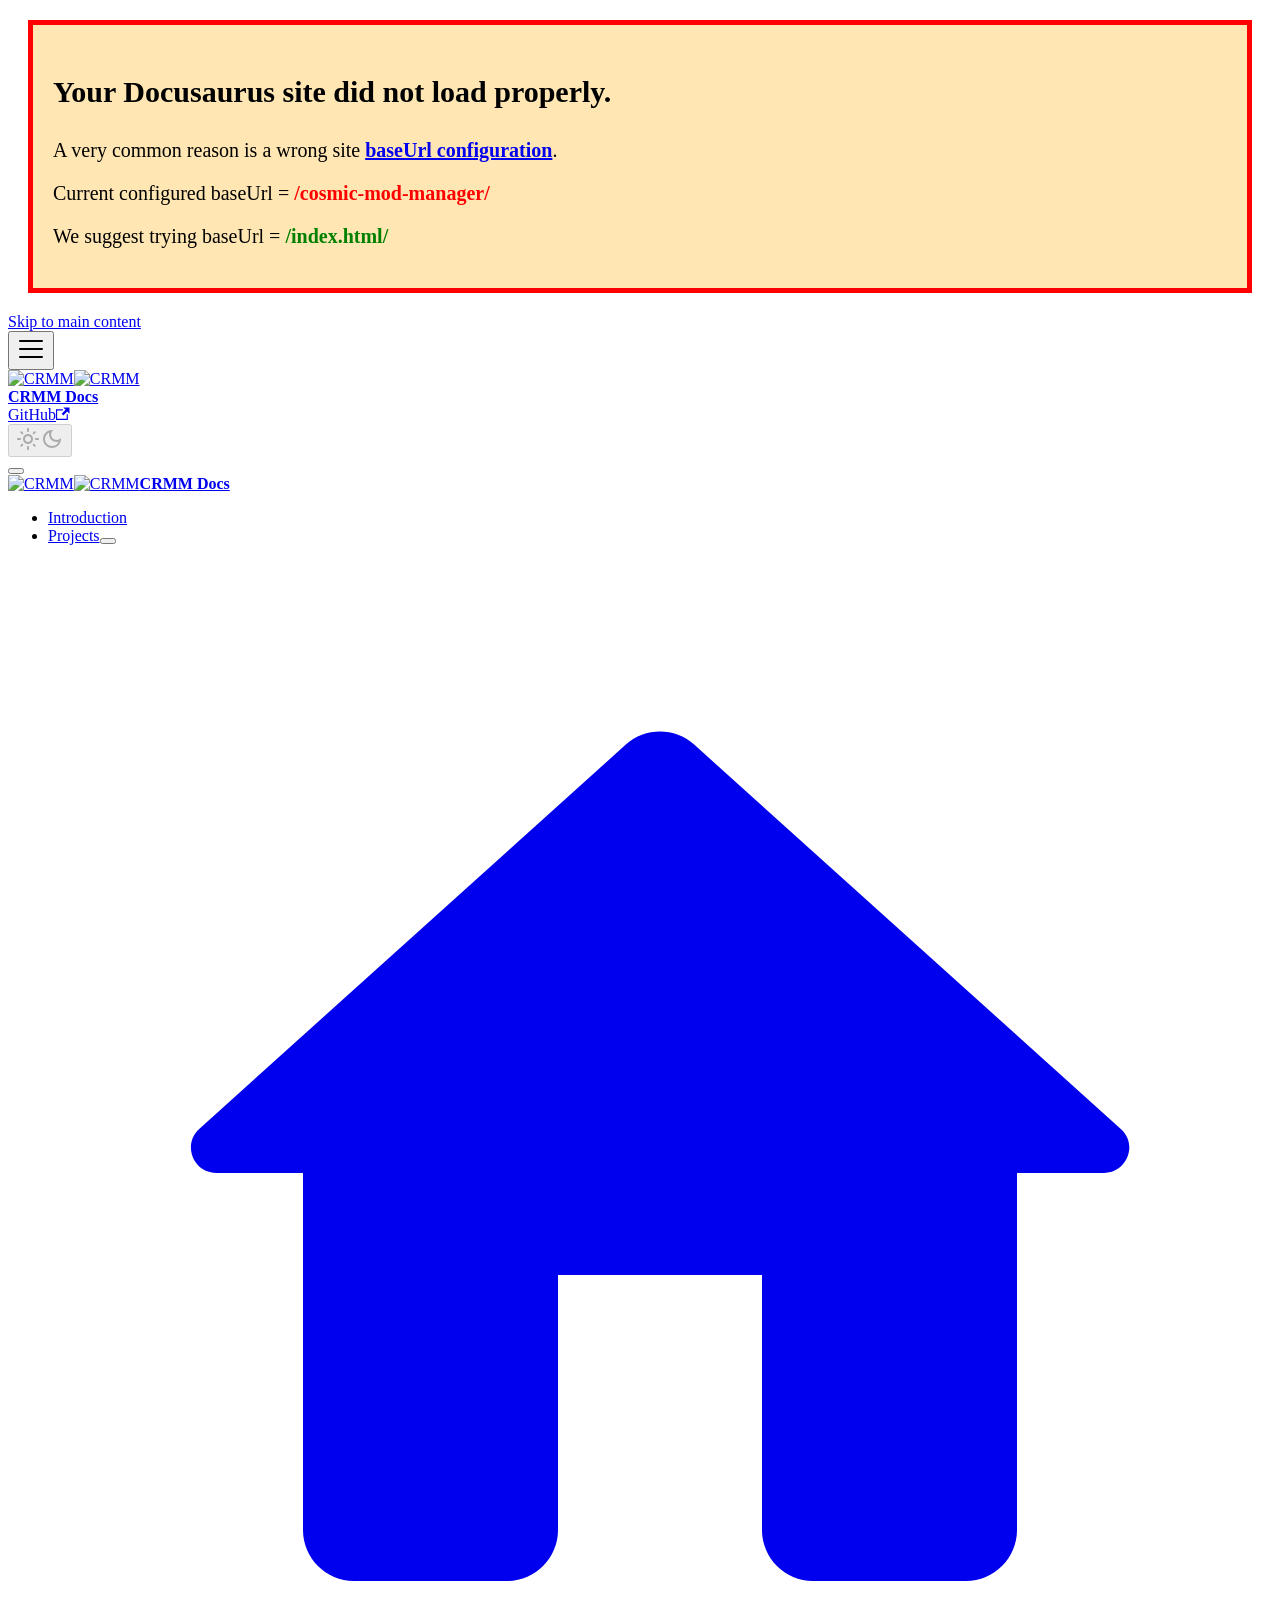
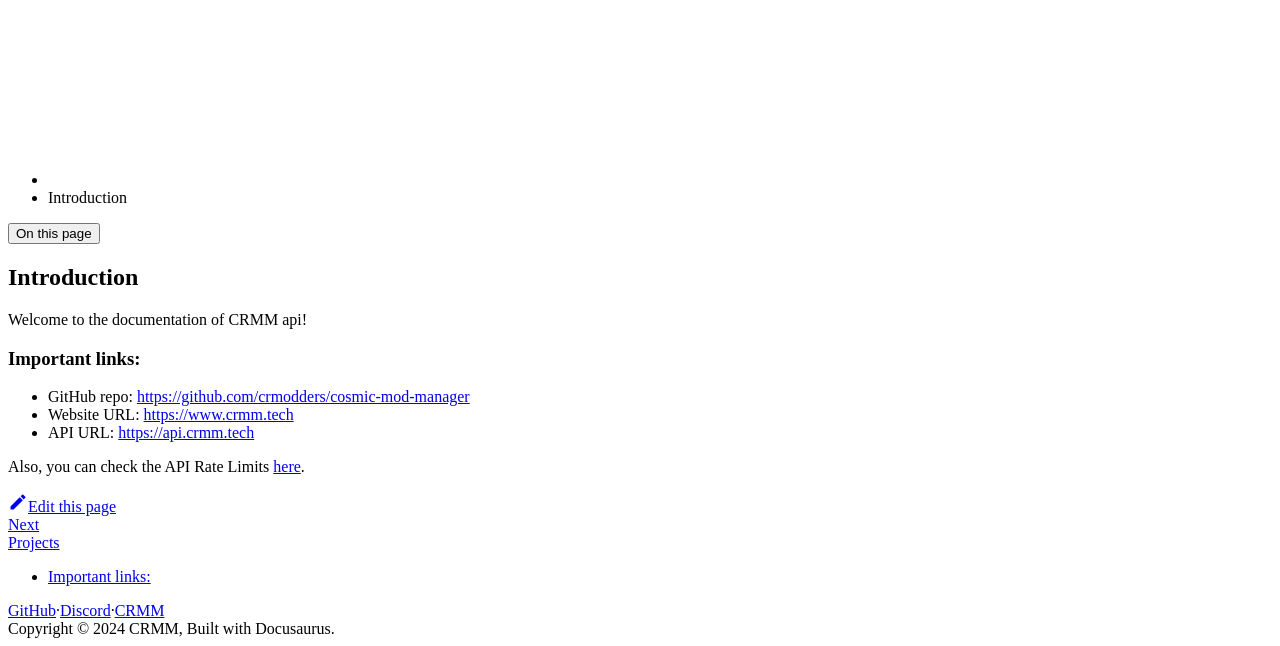
==== commit 1dba3b6f: "Deploy website - based on bc01c108505fca4ce52c3094972cdfcd2e91cb62" ====
--- a/index.html
+++ b/index.html
@@ -3,12 +3,12 @@
 <head>
 <meta charset="UTF-8">
 <meta name="generator" content="Docusaurus v3.5.2">
-<title data-rh="true">Introduction | CRMM Docs</title><meta data-rh="true" name="viewport" content="width=device-width,initial-scale=1"><meta data-rh="true" name="twitter:card" content="summary_large_image"><meta data-rh="true" property="og:url" content="https://docs.crmm.tech/"><meta data-rh="true" property="og:locale" content="en"><meta data-rh="true" name="docusaurus_locale" content="en"><meta data-rh="true" name="docsearch:language" content="en"><meta data-rh="true" name="docusaurus_version" content="current"><meta data-rh="true" name="docusaurus_tag" content="docs-default-current"><meta data-rh="true" name="docsearch:version" content="current"><meta data-rh="true" name="docsearch:docusaurus_tag" content="docs-default-current"><meta data-rh="true" property="og:title" content="Introduction | CRMM Docs"><meta data-rh="true" name="description" content="Welcome to the documentation of CRMM api!"><meta data-rh="true" property="og:description" content="Welcome to the documentation of CRMM api!"><link data-rh="true" rel="icon" href="/images/icon.svg"><link data-rh="true" rel="canonical" href="https://docs.crmm.tech/"><link data-rh="true" rel="alternate" href="https://docs.crmm.tech/" hreflang="en"><link data-rh="true" rel="alternate" href="https://docs.crmm.tech/" hreflang="x-default"><script data-rh="true">function insertBanner(){var n=document.createElement("div");n.id="__docusaurus-base-url-issue-banner-container";n.innerHTML='\n<div id="__docusaurus-base-url-issue-banner" style="border: thick solid red; background-color: rgb(255, 230, 179); margin: 20px; padding: 20px; font-size: 20px;">\n   <p style="font-weight: bold; font-size: 30px;">Your Docusaurus site did not load properly.</p>\n   <p>A very common reason is a wrong site <a href="https://docusaurus.io/docs/docusaurus.config.js/#baseUrl" style="font-weight: bold;">baseUrl configuration</a>.</p>\n   <p>Current configured baseUrl = <span style="font-weight: bold; color: red;">/</span>  (default value)</p>\n   <p>We suggest trying baseUrl = <span id="__docusaurus-base-url-issue-banner-suggestion-container" style="font-weight: bold; color: green;"></span></p>\n</div>\n',document.body.prepend(n);var e=document.getElementById("__docusaurus-base-url-issue-banner-suggestion-container"),s=window.location.pathname,o="/"===s.substr(-1)?s:s+"/";e.innerHTML=o}document.addEventListener("DOMContentLoaded",(function(){void 0===window.docusaurus&&insertBanner()}))</script><link rel="stylesheet" href="/assets/css/styles.cc80277d.css">
-<script src="/assets/js/runtime~main.b15792a5.js" defer="defer"></script>
-<script src="/assets/js/main.8fb1d7ea.js" defer="defer"></script>
+<title data-rh="true">Introduction | CRMM Docs</title><meta data-rh="true" name="viewport" content="width=device-width,initial-scale=1"><meta data-rh="true" name="twitter:card" content="summary_large_image"><meta data-rh="true" property="og:url" content="https://docs.crmm.tech/cosmic-mod-manager/"><meta data-rh="true" property="og:locale" content="en"><meta data-rh="true" name="docusaurus_locale" content="en"><meta data-rh="true" name="docsearch:language" content="en"><meta data-rh="true" name="docusaurus_version" content="current"><meta data-rh="true" name="docusaurus_tag" content="docs-default-current"><meta data-rh="true" name="docsearch:version" content="current"><meta data-rh="true" name="docsearch:docusaurus_tag" content="docs-default-current"><meta data-rh="true" property="og:title" content="Introduction | CRMM Docs"><meta data-rh="true" name="description" content="Welcome to the documentation of CRMM api!"><meta data-rh="true" property="og:description" content="Welcome to the documentation of CRMM api!"><link data-rh="true" rel="icon" href="/cosmic-mod-manager/images/icon.svg"><link data-rh="true" rel="canonical" href="https://docs.crmm.tech/cosmic-mod-manager/"><link data-rh="true" rel="alternate" href="https://docs.crmm.tech/cosmic-mod-manager/" hreflang="en"><link data-rh="true" rel="alternate" href="https://docs.crmm.tech/cosmic-mod-manager/" hreflang="x-default"><script data-rh="true">function insertBanner(){var n=document.createElement("div");n.id="__docusaurus-base-url-issue-banner-container";n.innerHTML='\n<div id="__docusaurus-base-url-issue-banner" style="border: thick solid red; background-color: rgb(255, 230, 179); margin: 20px; padding: 20px; font-size: 20px;">\n   <p style="font-weight: bold; font-size: 30px;">Your Docusaurus site did not load properly.</p>\n   <p>A very common reason is a wrong site <a href="https://docusaurus.io/docs/docusaurus.config.js/#baseUrl" style="font-weight: bold;">baseUrl configuration</a>.</p>\n   <p>Current configured baseUrl = <span style="font-weight: bold; color: red;">/cosmic-mod-manager/</span> </p>\n   <p>We suggest trying baseUrl = <span id="__docusaurus-base-url-issue-banner-suggestion-container" style="font-weight: bold; color: green;"></span></p>\n</div>\n',document.body.prepend(n);var e=document.getElementById("__docusaurus-base-url-issue-banner-suggestion-container"),s=window.location.pathname,o="/"===s.substr(-1)?s:s+"/";e.innerHTML=o}document.addEventListener("DOMContentLoaded",(function(){void 0===window.docusaurus&&insertBanner()}))</script><link rel="stylesheet" href="/cosmic-mod-manager/assets/css/styles.cc80277d.css">
+<script src="/cosmic-mod-manager/assets/js/runtime~main.72eb3808.js" defer="defer"></script>
+<script src="/cosmic-mod-manager/assets/js/main.0e97f7e9.js" defer="defer"></script>
 </head>
 <body class="navigation-with-keyboard">
-<script>!function(){function t(t){document.documentElement.setAttribute("data-theme",t)}var e=function(){try{return new URLSearchParams(window.location.search).get("docusaurus-theme")}catch(t){}}()||function(){try{return window.localStorage.getItem("theme")}catch(t){}}();t(null!==e?e:"light")}(),function(){try{const n=new URLSearchParams(window.location.search).entries();for(var[t,e]of n)if(t.startsWith("docusaurus-data-")){var a=t.replace("docusaurus-data-","data-");document.documentElement.setAttribute(a,e)}}catch(t){}}()</script><div id="__docusaurus"><div role="region" aria-label="Skip to main content"><a class="skipToContent_G6ar" href="#__docusaurus_skipToContent_fallback">Skip to main content</a></div><nav aria-label="Main" class="navbar navbar--fixed-top navbarHideable_bChn"><div class="navbar__inner"><div class="navbar__items"><button aria-label="Toggle navigation bar" aria-expanded="false" class="navbar__toggle clean-btn" type="button"><svg width="30" height="30" viewBox="0 0 30 30" aria-hidden="true"><path stroke="currentColor" stroke-linecap="round" stroke-miterlimit="10" stroke-width="2" d="M4 7h22M4 15h22M4 23h22"></path></svg></button><a class="navbar__brand" href="/"><div class="navbar__logo"><img src="/images/icon.svg" alt="CRMM" class="themedComponent_DHUr themedComponent--light_DIHH"><img src="/images/icon.svg" alt="CRMM" class="themedComponent_DHUr themedComponent--dark_Bv2M"></div><b class="navbar__title text--truncate">CRMM Docs</b></a></div><div class="navbar__items navbar__items--right"><a href="https://github.com/crmodders/cosmic-mod-manager" target="_blank" rel="noopener noreferrer" class="navbar__item navbar__link">GitHub<svg width="13.5" height="13.5" aria-hidden="true" viewBox="0 0 24 24" class="iconExternalLink_awgD"><path fill="currentColor" d="M21 13v10h-21v-19h12v2h-10v15h17v-8h2zm3-12h-10.988l4.035 4-6.977 7.07 2.828 2.828 6.977-7.07 4.125 4.172v-11z"></path></svg></a><div class="toggle_OLSw colorModeToggle_Hg9V"><button class="clean-btn toggleButton_wYmb toggleButtonDisabled_vaDU" type="button" disabled="" title="Switch between dark and light mode (currently light mode)" aria-label="Switch between dark and light mode (currently light mode)" aria-live="polite"><svg viewBox="0 0 24 24" width="24" height="24" class="lightToggleIcon_Sxwe"><path fill="currentColor" d="M12,9c1.65,0,3,1.35,3,3s-1.35,3-3,3s-3-1.35-3-3S10.35,9,12,9 M12,7c-2.76,0-5,2.24-5,5s2.24,5,5,5s5-2.24,5-5 S14.76,7,12,7L12,7z M2,13l2,0c0.55,0,1-0.45,1-1s-0.45-1-1-1l-2,0c-0.55,0-1,0.45-1,1S1.45,13,2,13z M20,13l2,0c0.55,0,1-0.45,1-1 s-0.45-1-1-1l-2,0c-0.55,0-1,0.45-1,1S19.45,13,20,13z M11,2v2c0,0.55,0.45,1,1,1s1-0.45,1-1V2c0-0.55-0.45-1-1-1S11,1.45,11,2z M11,20v2c0,0.55,0.45,1,1,1s1-0.45,1-1v-2c0-0.55-0.45-1-1-1C11.45,19,11,19.45,11,20z M5.99,4.58c-0.39-0.39-1.03-0.39-1.41,0 c-0.39,0.39-0.39,1.03,0,1.41l1.06,1.06c0.39,0.39,1.03,0.39,1.41,0s0.39-1.03,0-1.41L5.99,4.58z M18.36,16.95 c-0.39-0.39-1.03-0.39-1.41,0c-0.39,0.39-0.39,1.03,0,1.41l1.06,1.06c0.39,0.39,1.03,0.39,1.41,0c0.39-0.39,0.39-1.03,0-1.41 L18.36,16.95z M19.42,5.99c0.39-0.39,0.39-1.03,0-1.41c-0.39-0.39-1.03-0.39-1.41,0l-1.06,1.06c-0.39,0.39-0.39,1.03,0,1.41 s1.03,0.39,1.41,0L19.42,5.99z M7.05,18.36c0.39-0.39,0.39-1.03,0-1.41c-0.39-0.39-1.03-0.39-1.41,0l-1.06,1.06 c-0.39,0.39-0.39,1.03,0,1.41s1.03,0.39,1.41,0L7.05,18.36z"></path></svg><svg viewBox="0 0 24 24" width="24" height="24" class="darkToggleIcon_Yem1"><path fill="currentColor" d="M9.37,5.51C9.19,6.15,9.1,6.82,9.1,7.5c0,4.08,3.32,7.4,7.4,7.4c0.68,0,1.35-0.09,1.99-0.27C17.45,17.19,14.93,19,12,19 c-3.86,0-7-3.14-7-7C5,9.07,6.81,6.55,9.37,5.51z M12,3c-4.97,0-9,4.03-9,9s4.03,9,9,9s9-4.03,9-9c0-0.46-0.04-0.92-0.1-1.36 c-0.98,1.37-2.58,2.26-4.4,2.26c-2.98,0-5.4-2.42-5.4-5.4c0-1.81,0.89-3.42,2.26-4.4C12.92,3.04,12.46,3,12,3L12,3z"></path></svg></button></div><div class="navbarSearchContainer_bmvg"></div></div></div><div role="presentation" class="navbar-sidebar__backdrop"></div></nav><div id="__docusaurus_skipToContent_fallback" class="main-wrapper mainWrapper_UyTV"><div class="docsWrapper_XLvK"><button aria-label="Scroll back to top" class="clean-btn theme-back-to-top-button backToTopButton_z1FD" type="button"></button><div class="docRoot_HciC"><aside class="theme-doc-sidebar-container docSidebarContainer_e5ai"><div class="sidebarViewport_N8x0"><div class="sidebar_vJCc sidebarWithHideableNavbar_Fo4g"><a tabindex="-1" class="sidebarLogo_nlll" href="/"><img src="/images/icon.svg" alt="CRMM" class="themedComponent_DHUr themedComponent--light_DIHH"><img src="/images/icon.svg" alt="CRMM" class="themedComponent_DHUr themedComponent--dark_Bv2M"><b>CRMM Docs</b></a><nav aria-label="Docs sidebar" class="menu thin-scrollbar menu_qiME"><ul class="theme-doc-sidebar-menu menu__list"><li class="theme-doc-sidebar-item-link theme-doc-sidebar-item-link-level-1 menu__list-item"><a class="menu__link menu__link--active" aria-current="page" href="/">Introduction</a></li><li class="theme-doc-sidebar-item-category theme-doc-sidebar-item-category-level-1 menu__list-item menu__list-item--collapsed"><div class="menu__list-item-collapsible"><a class="menu__link menu__link--sublist" href="/category/projects">Projects</a><button aria-label="Expand sidebar category &#x27;Projects&#x27;" aria-expanded="false" type="button" class="clean-btn menu__caret"></button></div></li></ul></nav></div></div></aside><main class="docMainContainer_namt"><div class="container padding-top--md padding-bottom--lg"><div class="row"><div class="col docItemCol_YAwJ"><div class="docItemContainer_Rv5Z"><article><nav class="theme-doc-breadcrumbs breadcrumbsContainer_zCmv" aria-label="Breadcrumbs"><ul class="breadcrumbs" itemscope="" itemtype="https://schema.org/BreadcrumbList"><li class="breadcrumbs__item"><a aria-label="Home page" class="breadcrumbs__link" href="/"><svg viewBox="0 0 24 24" class="breadcrumbHomeIcon_JFrk"><path d="M10 19v-5h4v5c0 .55.45 1 1 1h3c.55 0 1-.45 1-1v-7h1.7c.46 0 .68-.57.33-.87L12.67 3.6c-.38-.34-.96-.34-1.34 0l-8.36 7.53c-.34.3-.13.87.33.87H5v7c0 .55.45 1 1 1h3c.55 0 1-.45 1-1z" fill="currentColor"></path></svg></a></li><li itemscope="" itemprop="itemListElement" itemtype="https://schema.org/ListItem" class="breadcrumbs__item breadcrumbs__item--active"><span class="breadcrumbs__link" itemprop="name">Introduction</span><meta itemprop="position" content="1"></li></ul></nav><div class="tocCollapsible_O_Qc theme-doc-toc-mobile tocMobile_tjDr"><button type="button" class="clean-btn tocCollapsibleButton_htYj">On this page</button></div><div class="theme-doc-markdown markdown"><header><h1>Introduction</h1></header>
+<script>!function(){function t(t){document.documentElement.setAttribute("data-theme",t)}var e=function(){try{return new URLSearchParams(window.location.search).get("docusaurus-theme")}catch(t){}}()||function(){try{return window.localStorage.getItem("theme")}catch(t){}}();t(null!==e?e:"light")}(),function(){try{const n=new URLSearchParams(window.location.search).entries();for(var[t,e]of n)if(t.startsWith("docusaurus-data-")){var a=t.replace("docusaurus-data-","data-");document.documentElement.setAttribute(a,e)}}catch(t){}}()</script><div id="__docusaurus"><div role="region" aria-label="Skip to main content"><a class="skipToContent_G6ar" href="#__docusaurus_skipToContent_fallback">Skip to main content</a></div><nav aria-label="Main" class="navbar navbar--fixed-top navbarHideable_bChn"><div class="navbar__inner"><div class="navbar__items"><button aria-label="Toggle navigation bar" aria-expanded="false" class="navbar__toggle clean-btn" type="button"><svg width="30" height="30" viewBox="0 0 30 30" aria-hidden="true"><path stroke="currentColor" stroke-linecap="round" stroke-miterlimit="10" stroke-width="2" d="M4 7h22M4 15h22M4 23h22"></path></svg></button><a class="navbar__brand" href="/cosmic-mod-manager/"><div class="navbar__logo"><img src="/cosmic-mod-manager/images/icon.svg" alt="CRMM" class="themedComponent_DHUr themedComponent--light_DIHH"><img src="/cosmic-mod-manager/images/icon.svg" alt="CRMM" class="themedComponent_DHUr themedComponent--dark_Bv2M"></div><b class="navbar__title text--truncate">CRMM Docs</b></a></div><div class="navbar__items navbar__items--right"><a href="https://github.com/crmodders/cosmic-mod-manager" target="_blank" rel="noopener noreferrer" class="navbar__item navbar__link">GitHub<svg width="13.5" height="13.5" aria-hidden="true" viewBox="0 0 24 24" class="iconExternalLink_awgD"><path fill="currentColor" d="M21 13v10h-21v-19h12v2h-10v15h17v-8h2zm3-12h-10.988l4.035 4-6.977 7.07 2.828 2.828 6.977-7.07 4.125 4.172v-11z"></path></svg></a><div class="toggle_OLSw colorModeToggle_Hg9V"><button class="clean-btn toggleButton_wYmb toggleButtonDisabled_vaDU" type="button" disabled="" title="Switch between dark and light mode (currently light mode)" aria-label="Switch between dark and light mode (currently light mode)" aria-live="polite"><svg viewBox="0 0 24 24" width="24" height="24" class="lightToggleIcon_Sxwe"><path fill="currentColor" d="M12,9c1.65,0,3,1.35,3,3s-1.35,3-3,3s-3-1.35-3-3S10.35,9,12,9 M12,7c-2.76,0-5,2.24-5,5s2.24,5,5,5s5-2.24,5-5 S14.76,7,12,7L12,7z M2,13l2,0c0.55,0,1-0.45,1-1s-0.45-1-1-1l-2,0c-0.55,0-1,0.45-1,1S1.45,13,2,13z M20,13l2,0c0.55,0,1-0.45,1-1 s-0.45-1-1-1l-2,0c-0.55,0-1,0.45-1,1S19.45,13,20,13z M11,2v2c0,0.55,0.45,1,1,1s1-0.45,1-1V2c0-0.55-0.45-1-1-1S11,1.45,11,2z M11,20v2c0,0.55,0.45,1,1,1s1-0.45,1-1v-2c0-0.55-0.45-1-1-1C11.45,19,11,19.45,11,20z M5.99,4.58c-0.39-0.39-1.03-0.39-1.41,0 c-0.39,0.39-0.39,1.03,0,1.41l1.06,1.06c0.39,0.39,1.03,0.39,1.41,0s0.39-1.03,0-1.41L5.99,4.58z M18.36,16.95 c-0.39-0.39-1.03-0.39-1.41,0c-0.39,0.39-0.39,1.03,0,1.41l1.06,1.06c0.39,0.39,1.03,0.39,1.41,0c0.39-0.39,0.39-1.03,0-1.41 L18.36,16.95z M19.42,5.99c0.39-0.39,0.39-1.03,0-1.41c-0.39-0.39-1.03-0.39-1.41,0l-1.06,1.06c-0.39,0.39-0.39,1.03,0,1.41 s1.03,0.39,1.41,0L19.42,5.99z M7.05,18.36c0.39-0.39,0.39-1.03,0-1.41c-0.39-0.39-1.03-0.39-1.41,0l-1.06,1.06 c-0.39,0.39-0.39,1.03,0,1.41s1.03,0.39,1.41,0L7.05,18.36z"></path></svg><svg viewBox="0 0 24 24" width="24" height="24" class="darkToggleIcon_Yem1"><path fill="currentColor" d="M9.37,5.51C9.19,6.15,9.1,6.82,9.1,7.5c0,4.08,3.32,7.4,7.4,7.4c0.68,0,1.35-0.09,1.99-0.27C17.45,17.19,14.93,19,12,19 c-3.86,0-7-3.14-7-7C5,9.07,6.81,6.55,9.37,5.51z M12,3c-4.97,0-9,4.03-9,9s4.03,9,9,9s9-4.03,9-9c0-0.46-0.04-0.92-0.1-1.36 c-0.98,1.37-2.58,2.26-4.4,2.26c-2.98,0-5.4-2.42-5.4-5.4c0-1.81,0.89-3.42,2.26-4.4C12.92,3.04,12.46,3,12,3L12,3z"></path></svg></button></div><div class="navbarSearchContainer_bmvg"></div></div></div><div role="presentation" class="navbar-sidebar__backdrop"></div></nav><div id="__docusaurus_skipToContent_fallback" class="main-wrapper mainWrapper_UyTV"><div class="docsWrapper_XLvK"><button aria-label="Scroll back to top" class="clean-btn theme-back-to-top-button backToTopButton_z1FD" type="button"></button><div class="docRoot_HciC"><aside class="theme-doc-sidebar-container docSidebarContainer_e5ai"><div class="sidebarViewport_N8x0"><div class="sidebar_vJCc sidebarWithHideableNavbar_Fo4g"><a tabindex="-1" class="sidebarLogo_nlll" href="/cosmic-mod-manager/"><img src="/cosmic-mod-manager/images/icon.svg" alt="CRMM" class="themedComponent_DHUr themedComponent--light_DIHH"><img src="/cosmic-mod-manager/images/icon.svg" alt="CRMM" class="themedComponent_DHUr themedComponent--dark_Bv2M"><b>CRMM Docs</b></a><nav aria-label="Docs sidebar" class="menu thin-scrollbar menu_qiME"><ul class="theme-doc-sidebar-menu menu__list"><li class="theme-doc-sidebar-item-link theme-doc-sidebar-item-link-level-1 menu__list-item"><a class="menu__link menu__link--active" aria-current="page" href="/cosmic-mod-manager/">Introduction</a></li><li class="theme-doc-sidebar-item-category theme-doc-sidebar-item-category-level-1 menu__list-item menu__list-item--collapsed"><div class="menu__list-item-collapsible"><a class="menu__link menu__link--sublist" href="/cosmic-mod-manager/category/projects">Projects</a><button aria-label="Expand sidebar category &#x27;Projects&#x27;" aria-expanded="false" type="button" class="clean-btn menu__caret"></button></div></li></ul></nav></div></div></aside><main class="docMainContainer_namt"><div class="container padding-top--md padding-bottom--lg"><div class="row"><div class="col docItemCol_YAwJ"><div class="docItemContainer_Rv5Z"><article><nav class="theme-doc-breadcrumbs breadcrumbsContainer_zCmv" aria-label="Breadcrumbs"><ul class="breadcrumbs" itemscope="" itemtype="https://schema.org/BreadcrumbList"><li class="breadcrumbs__item"><a aria-label="Home page" class="breadcrumbs__link" href="/cosmic-mod-manager/"><svg viewBox="0 0 24 24" class="breadcrumbHomeIcon_JFrk"><path d="M10 19v-5h4v5c0 .55.45 1 1 1h3c.55 0 1-.45 1-1v-7h1.7c.46 0 .68-.57.33-.87L12.67 3.6c-.38-.34-.96-.34-1.34 0l-8.36 7.53c-.34.3-.13.87.33.87H5v7c0 .55.45 1 1 1h3c.55 0 1-.45 1-1z" fill="currentColor"></path></svg></a></li><li itemscope="" itemprop="itemListElement" itemtype="https://schema.org/ListItem" class="breadcrumbs__item breadcrumbs__item--active"><span class="breadcrumbs__link" itemprop="name">Introduction</span><meta itemprop="position" content="1"></li></ul></nav><div class="tocCollapsible_O_Qc theme-doc-toc-mobile tocMobile_tjDr"><button type="button" class="clean-btn tocCollapsibleButton_htYj">On this page</button></div><div class="theme-doc-markdown markdown"><header><h1>Introduction</h1></header>
 <p>Welcome to the documentation of CRMM api!</p>
 <h3 class="anchor anchorWithHideOnScrollNavbar_Yh18" id="important-links">Important links:<a href="#important-links" class="hash-link" aria-label="Direct link to Important links:" title="Direct link to Important links:">​</a></h3>
 <ul>
@@ -16,6 +16,6 @@
 <li>Website URL: <a href="https://www.crmm.tech" target="_blank" rel="noopener noreferrer">https://www.crmm.tech</a></li>
 <li>API URL: <a href="https://api.crmm.tech" target="_blank" rel="noopener noreferrer">https://api.crmm.tech</a></li>
 </ul>
-<p>Also, you can check the API Rate Limits <a href="https://github.com/CRModders/cosmic-mod-manager/blob/bc01c108505fca4ce52c3094972cdfcd2e91cb62/packages/backend/src/middleware/rate-limiter.ts#L171" target="_blank" rel="noopener noreferrer">here</a>.</p></div><footer class="theme-doc-footer docusaurus-mt-lg"><div class="row margin-top--sm theme-doc-footer-edit-meta-row"><div class="col"><a href="https://github.com/CRModders/cosmic-mod-manager/tree/main/packages/docs/docs/introduction.md" target="_blank" rel="noopener noreferrer" class="theme-edit-this-page"><svg fill="currentColor" height="20" width="20" viewBox="0 0 40 40" class="iconEdit_UohW" aria-hidden="true"><g><path d="m34.5 11.7l-3 3.1-6.3-6.3 3.1-3q0.5-0.5 1.2-0.5t1.1 0.5l3.9 3.9q0.5 0.4 0.5 1.1t-0.5 1.2z m-29.5 17.1l18.4-18.5 6.3 6.3-18.4 18.4h-6.3v-6.2z"></path></g></svg>Edit this page</a></div><div class="col lastUpdated_g62E"></div></div></footer></article><nav class="pagination-nav docusaurus-mt-lg" aria-label="Docs pages"><a class="pagination-nav__link pagination-nav__link--next" href="/category/projects"><div class="pagination-nav__sublabel">Next</div><div class="pagination-nav__label">Projects</div></a></nav></div></div><div class="col col--3"><div class="tableOfContents_TN1Q thin-scrollbar theme-doc-toc-desktop"><ul class="table-of-contents table-of-contents__left-border"><li><a href="#important-links" class="table-of-contents__link toc-highlight">Important links:</a></li></ul></div></div></div></div></main></div></div></div><footer class="footer footer--dark"><div class="container container-fluid"><div class="footer__links text--center"><div class="footer__links"><a href="https://github.com/crmodders/cosmic-mod-manager" target="_blank" rel="noopener noreferrer" class="footer__link-item">GitHub</a><span class="footer__link-separator">·</span><a href="https://discord.gg/T2pFVHmFpH" target="_blank" rel="noopener noreferrer" class="footer__link-item">Discord</a><span class="footer__link-separator">·</span><a href="https://crmm.tech" target="_blank" rel="noopener noreferrer" class="footer__link-item">CRMM</a></div></div><div class="footer__bottom text--center"><div class="footer__copyright">Copyright © 2024 CRMM, Built with Docusaurus.</div></div></div></footer></div>
+<p>Also, you can check the API Rate Limits <a href="https://github.com/CRModders/cosmic-mod-manager/blob/bc01c108505fca4ce52c3094972cdfcd2e91cb62/packages/backend/src/middleware/rate-limiter.ts#L171" target="_blank" rel="noopener noreferrer">here</a>.</p></div><footer class="theme-doc-footer docusaurus-mt-lg"><div class="row margin-top--sm theme-doc-footer-edit-meta-row"><div class="col"><a href="https://github.com/CRModders/cosmic-mod-manager/tree/main/packages/docs/docs/introduction.md" target="_blank" rel="noopener noreferrer" class="theme-edit-this-page"><svg fill="currentColor" height="20" width="20" viewBox="0 0 40 40" class="iconEdit_UohW" aria-hidden="true"><g><path d="m34.5 11.7l-3 3.1-6.3-6.3 3.1-3q0.5-0.5 1.2-0.5t1.1 0.5l3.9 3.9q0.5 0.4 0.5 1.1t-0.5 1.2z m-29.5 17.1l18.4-18.5 6.3 6.3-18.4 18.4h-6.3v-6.2z"></path></g></svg>Edit this page</a></div><div class="col lastUpdated_g62E"></div></div></footer></article><nav class="pagination-nav docusaurus-mt-lg" aria-label="Docs pages"><a class="pagination-nav__link pagination-nav__link--next" href="/cosmic-mod-manager/category/projects"><div class="pagination-nav__sublabel">Next</div><div class="pagination-nav__label">Projects</div></a></nav></div></div><div class="col col--3"><div class="tableOfContents_TN1Q thin-scrollbar theme-doc-toc-desktop"><ul class="table-of-contents table-of-contents__left-border"><li><a href="#important-links" class="table-of-contents__link toc-highlight">Important links:</a></li></ul></div></div></div></div></main></div></div></div><footer class="footer footer--dark"><div class="container container-fluid"><div class="footer__links text--center"><div class="footer__links"><a href="https://github.com/crmodders/cosmic-mod-manager" target="_blank" rel="noopener noreferrer" class="footer__link-item">GitHub</a><span class="footer__link-separator">·</span><a href="https://discord.gg/T2pFVHmFpH" target="_blank" rel="noopener noreferrer" class="footer__link-item">Discord</a><span class="footer__link-separator">·</span><a href="https://crmm.tech" target="_blank" rel="noopener noreferrer" class="footer__link-item">CRMM</a></div></div><div class="footer__bottom text--center"><div class="footer__copyright">Copyright © 2024 CRMM, Built with Docusaurus.</div></div></div></footer></div>
 </body>
 </html>
